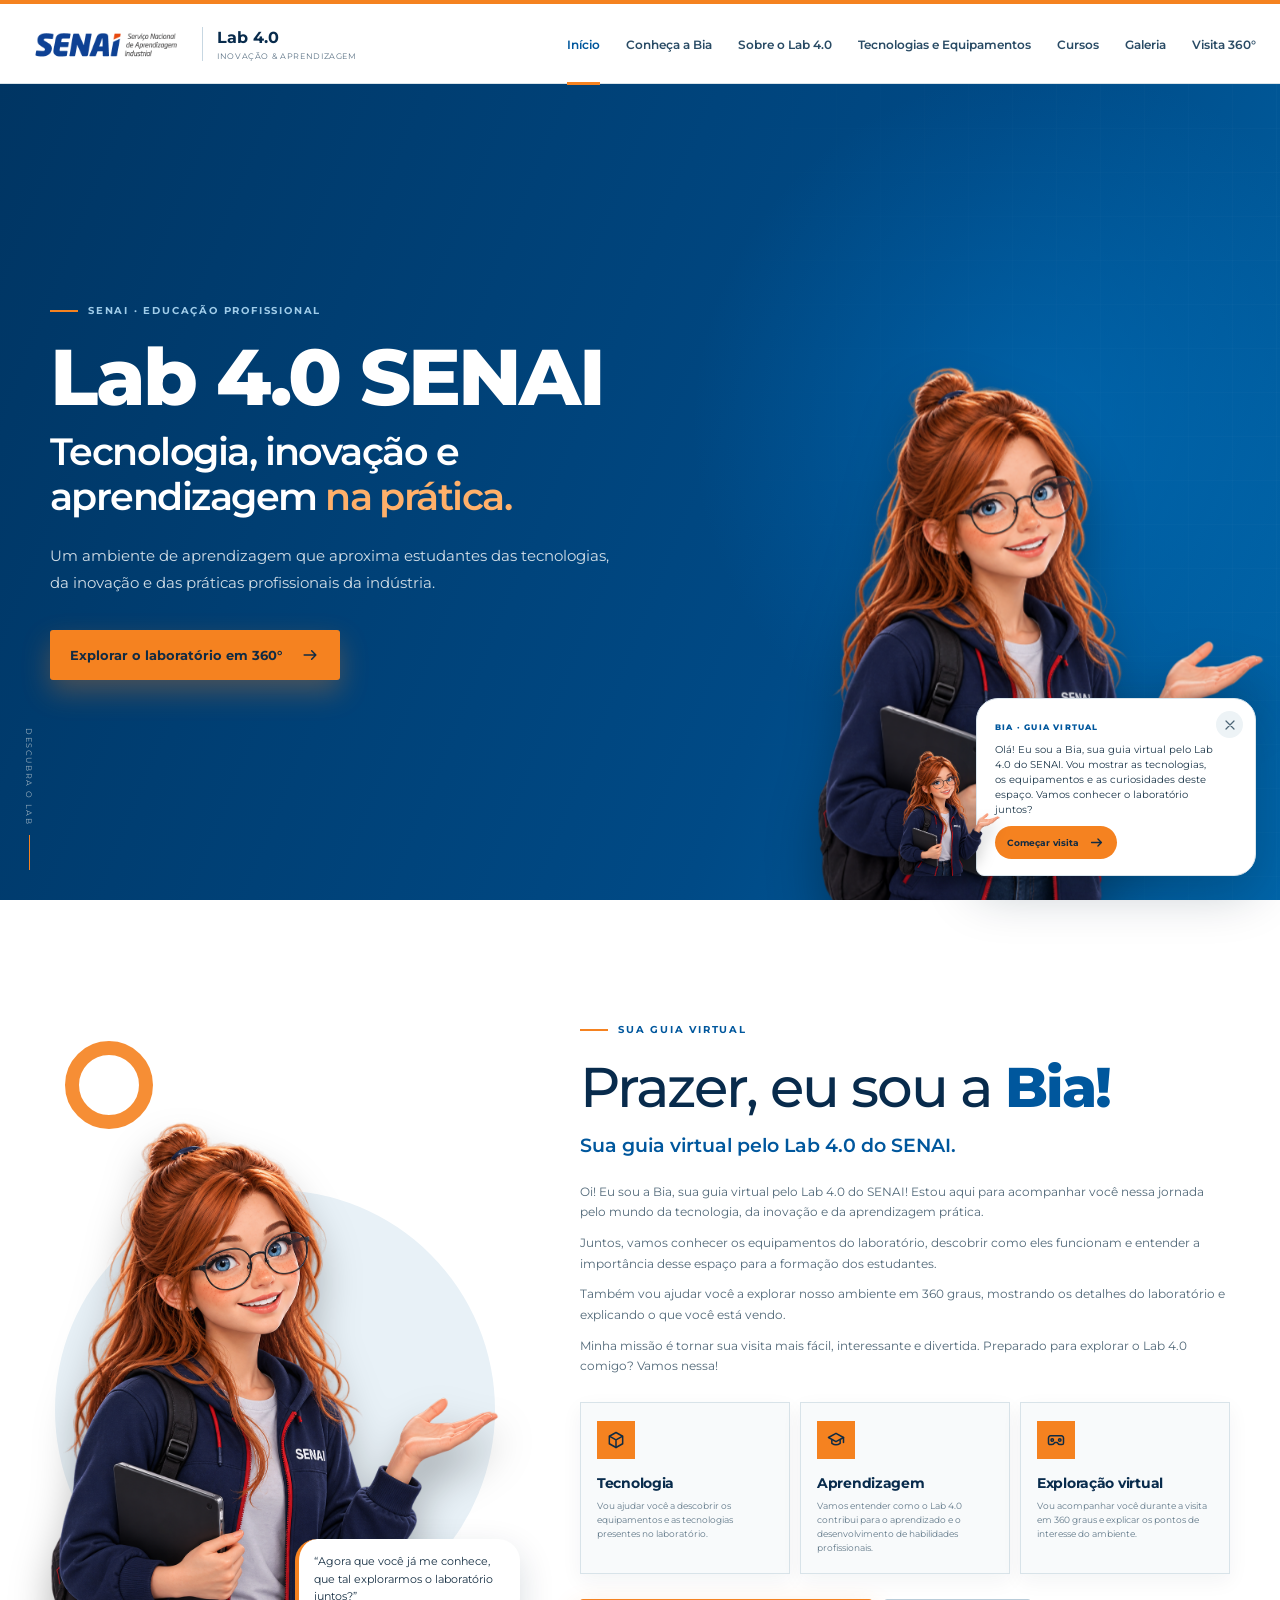
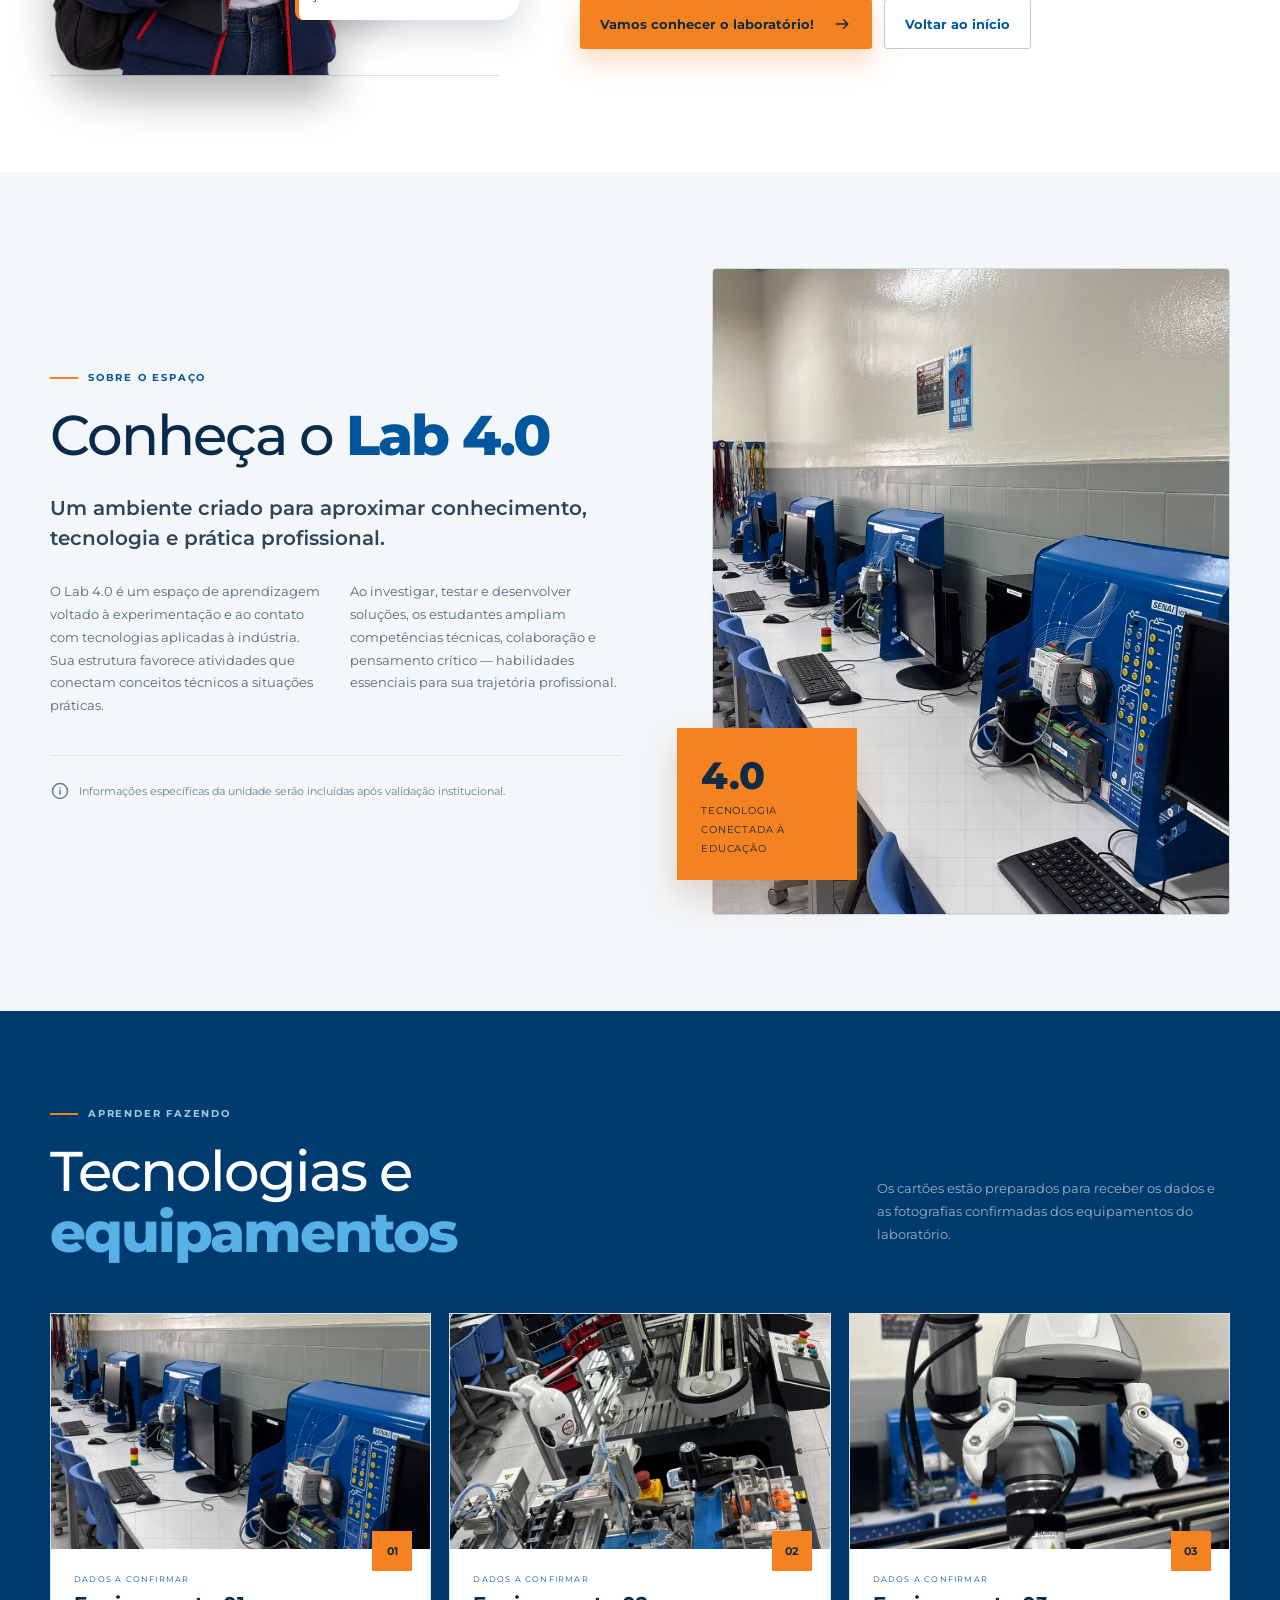
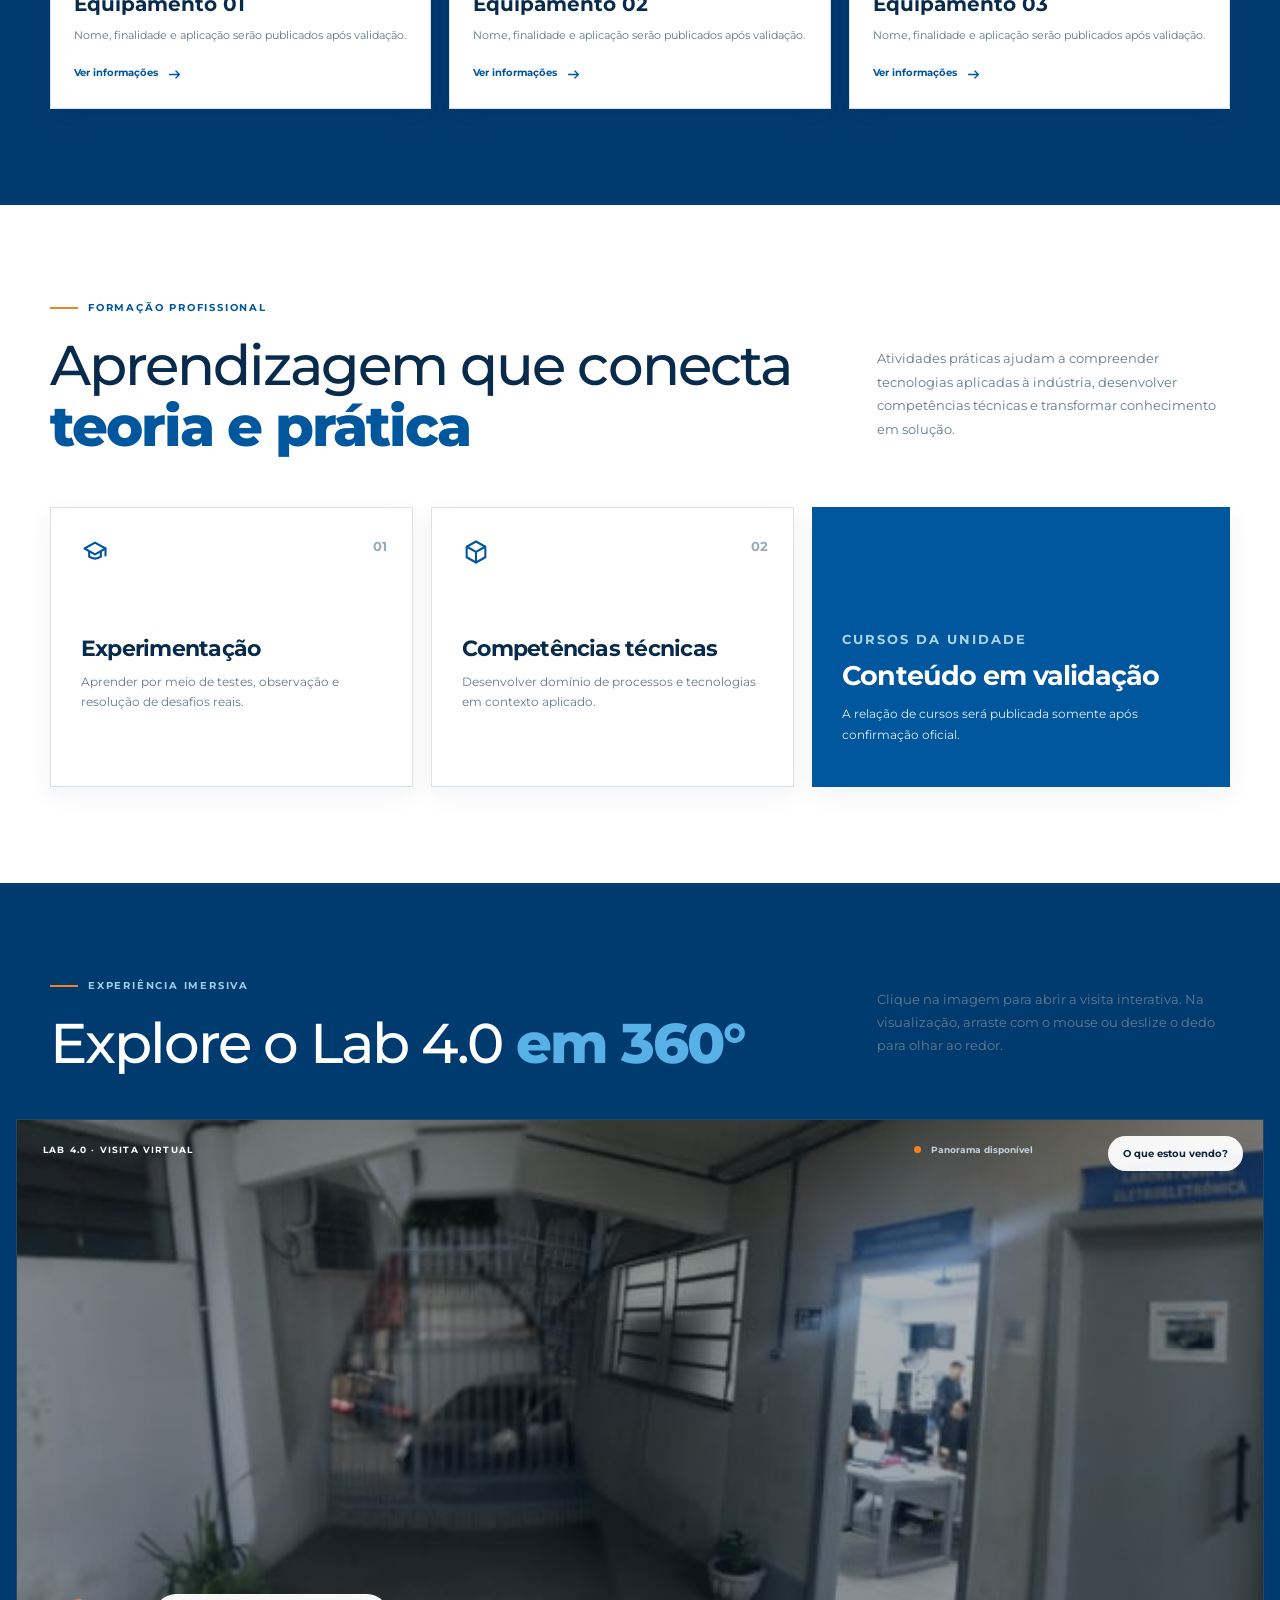
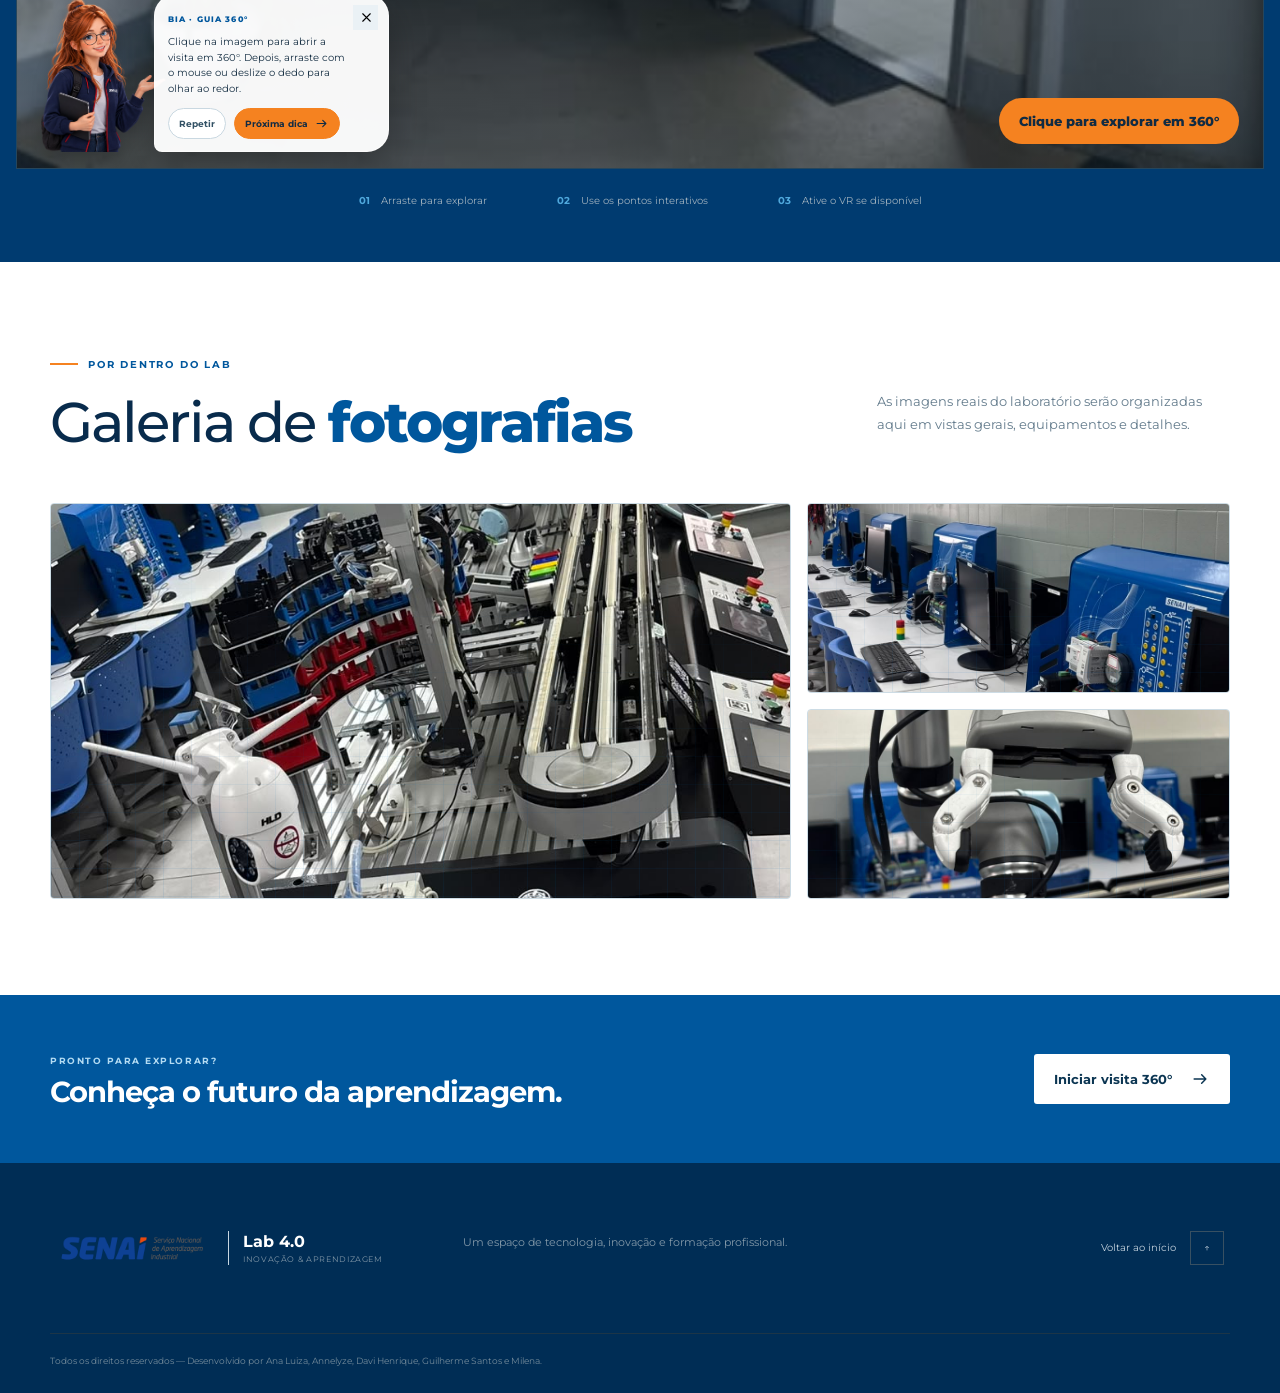
==== index.html @ 60508472 "first commit" ====
<!doctype html>
<html lang="pt-BR">
  <head>
    <meta charset="UTF-8" />
    <meta name="viewport" content="width=device-width, initial-scale=1.0" />
    <meta
      name="description"
      content="Conheça o Lab 4.0 do SENAI e explore sua experiência virtual em 360 graus."
    />
    <title>Lab 4.0 SENAI</title>
    <link rel="stylesheet" href="style.css" />
  </head>
  <body>
    <header class="site-header">
      <div class="topline"></div>
      <div class="header-inner">
        <a class="brand" href="#inicio" aria-label="Lab 4.0 SENAI — início"
          ><span class="brand__logo-wrap"
            ><img
              class="brand__logo"
              src="senai-logo-oficial.png"
              alt="SENAI — Serviço Nacional de Aprendizagem Industrial" /></span
          ><span class="brand__divider"></span
          ><span class="brand__project"
            ><b>Lab 4.0</b><small>Inovação &amp; aprendizagem</small></span
          ></a
        ><button
          class="menu-toggle"
          aria-expanded="false"
          aria-label="Abrir menu"
        >
          <svg
            aria-hidden="true"
            width="24"
            height="24"
            viewBox="0 0 24 24"
            fill="none"
            stroke="currentColor"
            stroke-width="1.8"
            stroke-linecap="round"
            stroke-linejoin="round"
          >
            <path d="M4 7h16M4 12h16M4 17h16"></path>
          </svg>
        </button>
        <nav class="nav" aria-label="Navegação principal">
          <a href="#inicio" class="active">Início</a
          ><a href="#bia" class="">Conheça a Bia</a
          ><a href="#sobre" class="">Sobre o Lab 4.0</a
          ><a href="#tecnologias" class="">Tecnologias e Equipamentos</a
          ><a href="#cursos" class="">Cursos</a
          ><a href="#galeria" class="">Galeria</a
          ><a href="#visita" class="">Visita 360°</a>
        </nav>
      </div>
    </header>
    <main>
      <section id="inicio" class="hero">
        <div class="hero__wash"></div>
        <div class="hero__content">
          <p class="eyebrow"><span></span> SENAI · EDUCAÇÃO PROFISSIONAL</p>
          <h1>Lab 4.0 SENAI</h1>
          <p class="hero__lead">
            Tecnologia, inovação e aprendizagem <em>na prática.</em>
          </p>
          <p class="hero__copy">
            Um ambiente de aprendizagem que aproxima estudantes das tecnologias,
            da inovação e das práticas profissionais da indústria.
          </p>
          <button class="button button--primary">
            Explorar o laboratório em 360°
            <svg
              aria-hidden="true"
              width="20"
              height="20"
              viewBox="0 0 24 24"
              fill="none"
              stroke="currentColor"
              stroke-width="1.8"
              stroke-linecap="round"
              stroke-linejoin="round"
            >
              <path d="M5 12h14m-5-5 5 5-5 5"></path>
            </svg>
          </button>
        </div>
        <div class="hero__bia">
          <figure class="bia">
            <img
              src="bia-transparent.png"
              alt="Bia, guia virtual do projeto: jovem estudante ruiva com óculos, sardas, jaqueta azul-marinho e tablet"
            />
          </figure>
        </div>
        <div class="hero__scroll">DESCUBRA O LAB <span></span></div>
      </section>
      <section id="bia" class="section section--bia">
        <div class="container bia-profile">
          <div class="bia-profile__visual">
            <figure class="bia">
              <img
                src="bia-transparent.png"
                alt="Bia, guia virtual do projeto: jovem estudante ruiva com óculos, sardas, jaqueta azul-marinho e tablet"
              />
            </figure>
            <span class="bia-profile__accent" aria-hidden="true"></span>
            <div class="bia-profile__message">
              “Agora que você já me conhece, que tal explorarmos o laboratório
              juntos?”
            </div>
          </div>
          <div class="bia-profile__content">
            <p class="eyebrow eyebrow--blue"><span></span> SUA GUIA VIRTUAL</p>
            <h2>Prazer, eu sou a <strong>Bia!</strong></h2>
            <p class="bia-profile__subtitle">
              Sua guia virtual pelo Lab 4.0 do SENAI.
            </p>
            <div class="bia-profile__intro">
              <p>
                Oi! Eu sou a Bia, sua guia virtual pelo Lab 4.0 do SENAI! Estou
                aqui para acompanhar você nessa jornada pelo mundo da
                tecnologia, da inovação e da aprendizagem prática.
              </p>
              <p>
                Juntos, vamos conhecer os equipamentos do laboratório, descobrir
                como eles funcionam e entender a importância desse espaço para a
                formação dos estudantes.
              </p>
              <p>
                Também vou ajudar você a explorar nosso ambiente em 360 graus,
                mostrando os detalhes do laboratório e explicando o que você
                está vendo.
              </p>
              <p>
                Minha missão é tornar sua visita mais fácil, interessante e
                divertida. Preparado para explorar o Lab 4.0 comigo? Vamos
                nessa!
              </p>
            </div>
            <div class="bia-feature-grid">
              <article>
                <span
                  ><svg
                    aria-hidden="true"
                    width="20"
                    height="20"
                    viewBox="0 0 24 24"
                    fill="none"
                    stroke="currentColor"
                    stroke-width="1.8"
                    stroke-linecap="round"
                    stroke-linejoin="round"
                  >
                    <path d="m12 3 8 4.5v9L12 21l-8-4.5v-9L12 3Z"></path>
                    <path d="m4.5 7.7 7.5 4.2 7.5-4.2M12 12v9"></path></svg
                ></span>
                <div>
                  <h3>Tecnologia</h3>
                  <p>
                    Vou ajudar você a descobrir os equipamentos e as tecnologias
                    presentes no laboratório.
                  </p>
                </div>
              </article>
              <article>
                <span
                  ><svg
                    aria-hidden="true"
                    width="20"
                    height="20"
                    viewBox="0 0 24 24"
                    fill="none"
                    stroke="currentColor"
                    stroke-width="1.8"
                    stroke-linecap="round"
                    stroke-linejoin="round"
                  >
                    <path d="m3 9 9-5 9 5-9 5-9-5Z"></path>
                    <path d="M7 12v4c3 2 7 2 10 0v-4M21 9v6"></path></svg
                ></span>
                <div>
                  <h3>Aprendizagem</h3>
                  <p>
                    Vamos entender como o Lab 4.0 contribui para o aprendizado e
                    o desenvolvimento de habilidades profissionais.
                  </p>
                </div>
              </article>
              <article>
                <span
                  ><svg
                    aria-hidden="true"
                    width="20"
                    height="20"
                    viewBox="0 0 24 24"
                    fill="none"
                    stroke="currentColor"
                    stroke-width="1.8"
                    stroke-linecap="round"
                    stroke-linejoin="round"
                  >
                    <path
                      d="M3 9.5A2.5 2.5 0 0 1 5.5 7h13A2.5 2.5 0 0 1 21 9.5v6a2 2 0 0 1-2 2h-2.2a3 3 0 0 1-2.7-1.7L13.7 15h-3.4l-.4.8a3 3 0 0 1-2.7 1.7H5a2 2 0 0 1-2-2v-6Z"
                    ></path>
                    <circle cx="7.5" cy="12" r="1.5"></circle>
                    <circle cx="16.5" cy="12" r="1.5"></circle></svg
                ></span>
                <div>
                  <h3>Exploração virtual</h3>
                  <p>
                    Vou acompanhar você durante a visita em 360 graus e explicar
                    os pontos de interesse do ambiente.
                  </p>
                </div>
              </article>
            </div>
            <div class="bia-profile__actions">
              <button class="button button--primary">
                Vamos conhecer o laboratório!
                <svg
                  aria-hidden="true"
                  width="20"
                  height="20"
                  viewBox="0 0 24 24"
                  fill="none"
                  stroke="currentColor"
                  stroke-width="1.8"
                  stroke-linecap="round"
                  stroke-linejoin="round"
                >
                  <path d="M5 12h14m-5-5 5 5-5 5"></path>
                </svg></button
              ><button class="button button--secondary">
                Voltar ao início
              </button>
            </div>
          </div>
        </div>
      </section>
      <section id="sobre" class="section section--about">
        <div class="container split">
          <div>
            <p class="eyebrow eyebrow--blue"><span></span> SOBRE O ESPAÇO</p>
            <h2>Conheça o <strong>Lab 4.0</strong></h2>
            <p class="section-lead">
              Um ambiente criado para aproximar conhecimento, tecnologia e
              prática profissional.
            </p>
            <div class="copy-columns">
              <p>
                O Lab 4.0 é um espaço de aprendizagem voltado à experimentação e
                ao contato com tecnologias aplicadas à indústria. Sua estrutura
                favorece atividades que conectam conceitos técnicos a situações
                práticas.
              </p>
              <p>
                Ao investigar, testar e desenvolver soluções, os estudantes
                ampliam competências técnicas, colaboração e pensamento crítico
                — habilidades essenciais para sua trajetória profissional.
              </p>
            </div>
            <p class="data-note">
              <svg
                aria-hidden="true"
                width="20"
                height="20"
                viewBox="0 0 24 24"
                fill="none"
                stroke="currentColor"
                stroke-width="1.8"
                stroke-linecap="round"
                stroke-linejoin="round"
              >
                <circle cx="12" cy="12" r="9"></circle>
                <path d="M12 11v5M12 8h.01"></path>
              </svg>
              Informações específicas da unidade serão incluídas após validação
              institucional.
            </p>
          </div>
          <div class="about-media">
            <div
              class="placeholder placeholder--photo"
              role="img"
              aria-label="Vista real do ambiente. Imagem real ainda não fornecida."
            >
              <div class="placeholder__grid"></div>
              <img src="fotos 4.0.jpg" alt="" aria-hidden="true" />
              <span class="placeholder__icon"
                ><svg
                  aria-hidden="true"
                  width="28"
                  height="28"
                  viewBox="0 0 24 24"
                  fill="none"
                  stroke="currentColor"
                  stroke-width="1.8"
                  stroke-linecap="round"
                  stroke-linejoin="round"
                >
                  <rect x="3" y="4" width="18" height="16" rx="2"></rect>
                  <path d="m3 16 5-5 4 4 3-3 6 6M16 8h.01"></path></svg></span
              ><strong>Vista real do ambiente</strong
              ><small>Espaço preparado para o arquivo oficial</small>
            </div>
            <div class="stat">
              <b>4.0</b><span>tecnologia conectada à educação</span>
            </div>
          </div>
        </div>
      </section>
      <section id="tecnologias" class="section section--ink">
        <div class="container">
          <div class="section-heading section-heading--light">
            <div>
              <p class="eyebrow"><span></span> APRENDER FAZENDO</p>
              <h2>Tecnologias e <strong>equipamentos</strong></h2>
            </div>
            <p>
              Os cartões estão preparados para receber os dados e as fotografias
              confirmadas dos equipamentos do laboratório.
            </p>
          </div>
          <div class="card-grid">
            <button class="equipment-card">
              <div
                class="placeholder placeholder--photo"
                role="img"
                aria-label="Fotografia do equipamento 01. Imagem real ainda não fornecida."
              >
                <div class="placeholder__grid"></div>
                <img src="fotos 4.0.jpg" alt="" aria-hidden="true" />
                <span class="placeholder__icon"
                  ><svg
                    aria-hidden="true"
                    width="28"
                    height="28"
                    viewBox="0 0 24 24"
                    fill="none"
                    stroke="currentColor"
                    stroke-width="1.8"
                    stroke-linecap="round"
                    stroke-linejoin="round"
                  >
                    <rect x="3" y="4" width="18" height="16" rx="2"></rect>
                    <path d="m3 16 5-5 4 4 3-3 6 6M16 8h.01"></path></svg></span
                ><strong>Fotografia do equipamento 01</strong
                ><small>Espaço preparado para o arquivo oficial</small>
              </div>
              <span class="equipment-card__number">01</span
              ><span class="equipment-card__body"
                ><small>DADOS A CONFIRMAR</small><b>Equipamento 01</b
                ><span
                  >Nome, finalidade e aplicação serão publicados após
                  validação.</span
                ><i
                  >Ver informações
                  <svg
                    aria-hidden="true"
                    width="17"
                    height="17"
                    viewBox="0 0 24 24"
                    fill="none"
                    stroke="currentColor"
                    stroke-width="1.8"
                    stroke-linecap="round"
                    stroke-linejoin="round"
                  >
                    <path d="M5 12h14m-5-5 5 5-5 5"></path></svg></i
              ></span></button
            ><button class="equipment-card">
              <div
                class="placeholder placeholder--photo"
                role="img"
                aria-label="Fotografia do equipamento 02. Imagem real ainda não fornecida."
              >
                <div class="placeholder__grid"></div>
                <img src="fotos 4.0-2.jpg" alt="" aria-hidden="true" />
                <span class="placeholder__icon"
                  ><svg
                    aria-hidden="true"
                    width="28"
                    height="28"
                    viewBox="0 0 24 24"
                    fill="none"
                    stroke="currentColor"
                    stroke-width="1.8"
                    stroke-linecap="round"
                    stroke-linejoin="round"
                  >
                    <rect x="3" y="4" width="18" height="16" rx="2"></rect>
                    <path d="m3 16 5-5 4 4 3-3 6 6M16 8h.01"></path></svg></span
                ><strong>Fotografia do equipamento 02</strong
                ><small>Espaço preparado para o arquivo oficial</small>
              </div>
              <span class="equipment-card__number">02</span
              ><span class="equipment-card__body"
                ><small>DADOS A CONFIRMAR</small><b>Equipamento 02</b
                ><span
                  >Nome, finalidade e aplicação serão publicados após
                  validação.</span
                ><i
                  >Ver informações
                  <svg
                    aria-hidden="true"
                    width="17"
                    height="17"
                    viewBox="0 0 24 24"
                    fill="none"
                    stroke="currentColor"
                    stroke-width="1.8"
                    stroke-linecap="round"
                    stroke-linejoin="round"
                  >
                    <path d="M5 12h14m-5-5 5 5-5 5"></path></svg></i
              ></span></button
            ><button class="equipment-card">
              <div
                class="placeholder placeholder--photo"
                role="img"
                aria-label="Fotografia do equipamento 03. Imagem real ainda não fornecida."
              >
                <div class="placeholder__grid"></div>
                <img src="fotos 4.0-4.jpg" alt="" aria-hidden="true" />
                <span class="placeholder__icon"
                  ><svg
                    aria-hidden="true"
                    width="28"
                    height="28"
                    viewBox="0 0 24 24"
                    fill="none"
                    stroke="currentColor"
                    stroke-width="1.8"
                    stroke-linecap="round"
                    stroke-linejoin="round"
                  >
                    <rect x="3" y="4" width="18" height="16" rx="2"></rect>
                    <path d="m3 16 5-5 4 4 3-3 6 6M16 8h.01"></path></svg></span
                ><strong>Fotografia do equipamento 03</strong
                ><small>Espaço preparado para o arquivo oficial</small>
              </div>
              <span class="equipment-card__number">03</span
              ><span class="equipment-card__body"
                ><small>DADOS A CONFIRMAR</small><b>Equipamento 03</b
                ><span
                  >Nome, finalidade e aplicação serão publicados após
                  validação.</span
                ><i
                  >Ver informações
                  <svg
                    aria-hidden="true"
                    width="17"
                    height="17"
                    viewBox="0 0 24 24"
                    fill="none"
                    stroke="currentColor"
                    stroke-width="1.8"
                    stroke-linecap="round"
                    stroke-linejoin="round"
                  >
                    <path d="M5 12h14m-5-5 5 5-5 5"></path></svg></i
              ></span>
            </button>
          </div>
        </div>
      </section>
      <section id="cursos" class="section">
        <div class="container">
          <div class="section-heading">
            <div>
              <p class="eyebrow eyebrow--blue">
                <span></span> FORMAÇÃO PROFISSIONAL
              </p>
              <h2>
                Aprendizagem que conecta <strong>teoria e prática</strong>
              </h2>
            </div>
            <p>
              Atividades práticas ajudam a compreender tecnologias aplicadas à
              indústria, desenvolver competências técnicas e transformar
              conhecimento em solução.
            </p>
          </div>
          <div class="learning-grid">
            <article>
              <span
                ><svg
                  aria-hidden="true"
                  width="28"
                  height="28"
                  viewBox="0 0 24 24"
                  fill="none"
                  stroke="currentColor"
                  stroke-width="1.8"
                  stroke-linecap="round"
                  stroke-linejoin="round"
                >
                  <path d="m3 9 9-5 9 5-9 5-9-5Z"></path>
                  <path d="M7 12v4c3 2 7 2 10 0v-4M21 9v6"></path></svg></span
              ><small>01</small>
              <h3>Experimentação</h3>
              <p>
                Aprender por meio de testes, observação e resolução de desafios
                reais.
              </p>
            </article>
            <article>
              <span
                ><svg
                  aria-hidden="true"
                  width="28"
                  height="28"
                  viewBox="0 0 24 24"
                  fill="none"
                  stroke="currentColor"
                  stroke-width="1.8"
                  stroke-linecap="round"
                  stroke-linejoin="round"
                >
                  <path d="m12 3 8 4.5v9L12 21l-8-4.5v-9L12 3Z"></path>
                  <path d="m4.5 7.7 7.5 4.2 7.5-4.2M12 12v9"></path></svg></span
              ><small>02</small>
              <h3>Competências técnicas</h3>
              <p>
                Desenvolver domínio de processos e tecnologias em contexto
                aplicado.
              </p>
            </article>
            <article class="course-hold">
              <small>CURSOS DA UNIDADE</small>
              <h3>Conteúdo em validação</h3>
              <p>
                A relação de cursos será publicada somente após confirmação
                oficial.
              </p>
            </article>
          </div>
        </div>
      </section>
      <section id="visita" class="section section--viewer">
        <div class="container">
          <div class="viewer-heading">
            <div>
              <p class="eyebrow"><span></span> EXPERIÊNCIA IMERSIVA</p>
              <h2>Explore o Lab 4.0 <strong>em 360°</strong></h2>
            </div>
            <p>
              Clique na imagem para abrir a visita interativa. Na visualização,
              arraste com o mouse ou deslize o dedo para olhar ao redor.
            </p>
          </div>
        </div>
        <div class="panorama-shell">
          <div class="panorama">
            <a
              class="panorama__preview"
              href="visual.html"
              aria-label="Abrir a visita interativa do laboratório em 360 graus"
            >
              <span class="panorama__open">Clique para explorar em 360°</span>
            </a>
            <div class="panorama__top">
              <span>LAB 4.0 · VISITA VIRTUAL</span
              ><span class="status"><i></i> Panorama disponível</span>
            </div>
            <button
              class="info-toggle"
              type="button"
              aria-expanded="false"
              aria-controls="viewer-info"
            >
              O que estou vendo?
            </button>
            <div class="viewer-panel" id="viewer-info" hidden>
              <button
                class="viewer-panel__close"
                type="button"
                aria-label="Fechar informações"
              >
                ×
              </button>
              <b>Prévia do Lab 4.0</b>
              <p>
                Esta é uma prévia do laboratório. Clique em “Clique para
                explorar em 360°” para abrir a visita interativa e arraste ou
                deslize para olhar ao redor.
              </p>
            </div>
            <aside class="viewer-bia viewer-bia--open" aria-live="polite">
              <figure class="bia bia--compact">
                <img
                  src="bia-transparent.png"
                  alt="Bia, guia virtual do projeto: jovem estudante ruiva com óculos, sardas, jaqueta azul-marinho e tablet"
                />
              </figure>
              <div class="viewer-bia__bubble">
                <button class="viewer-bia__close" aria-label="Minimizar Bia">
                  <svg
                    aria-hidden="true"
                    width="15"
                    height="15"
                    viewBox="0 0 24 24"
                    fill="none"
                    stroke="currentColor"
                    stroke-width="1.8"
                    stroke-linecap="round"
                    stroke-linejoin="round"
                  >
                    <path d="m6 6 12 12M18 6 6 18"></path>
                  </svg></button
                ><small>BIA · GUIA 360°</small>
                <p>
                  Clique na imagem para abrir a visita em 360°. Depois, arraste
                  com o mouse ou deslize o dedo para olhar ao redor.
                </p>
                <div class="viewer-bia__actions">
                  <button aria-label="Repetir explicação atual">Repetir</button><button>
                    Próxima dica
                    <svg
                      aria-hidden="true"
                      width="15"
                      height="15"
                      viewBox="0 0 24 24"
                      fill="none"
                      stroke="currentColor"
                      stroke-width="1.8"
                      stroke-linecap="round"
                      stroke-linejoin="round"
                    >
                      <path d="M5 12h14m-5-5 5 5-5 5"></path>
                    </svg>
                  </button>
                </div>
              </div>
            </aside>
          </div>
        </div>
        <div class="container viewer-notes">
          <span><b>01</b> Arraste para explorar</span
          ><span><b>02</b> Use os pontos interativos</span
          ><span><b>03</b> Ative o VR se disponível</span>
        </div>
      </section>
      <section id="galeria" class="section">
        <div class="container">
          <div class="section-heading">
            <div>
              <p class="eyebrow eyebrow--blue">
                <span></span> POR DENTRO DO LAB
              </p>
              <h2>Galeria de <strong>fotografias</strong></h2>
            </div>
            <p>
              As imagens reais do laboratório serão organizadas aqui em vistas
              gerais, equipamentos e detalhes.
            </p>
          </div>
          <div class="gallery">
            <div class="gallery__large">
              <div
                class="placeholder placeholder--photo"
                role="img"
                aria-label="Vista geral do laboratório. Imagem real ainda não fornecida."
              >
                <div class="placeholder__grid"></div>
                <img
          src="fotos 4.0-3.jpg">
                <span class="placeholder__icon"
                  ><svg
                    aria-hidden="true"
                    width="28"
                    height="28"
                    viewBox="0 0 24 24"
                    fill="none"
                    stroke="currentColor"
                    stroke-width="1.8"
                    stroke-linecap="round"
                    stroke-linejoin="round"
                  >
                    <rect x="3" y="4" width="18" height="16" rx="2"></rect>
                    <path d="m3 16 5-5 4 4 3-3 6 6M16 8h.01"></path></svg></span
                ><strong>Vista geral do laboratório</strong
                ><small>Espaço preparado para o arquivo oficial</small>
              </div>
            </div>
            <div
              class="placeholder placeholder--photo"
              role="img"
              aria-label="Equipamentos. Imagem real ainda não fornecida."
            >
              <div class="placeholder__grid"></div>
              <img
              src="fotos 4.0.jpg">
              <span class="placeholder__icon"
                ><svg
                  aria-hidden="true"
                  width="28"
                  height="28"
                  viewBox="0 0 24 24"
                  fill="none"
                  stroke="currentColor"
                  stroke-width="1.8"
                  stroke-linecap="round"
                  stroke-linejoin="round"
                >
                  <rect x="3" y="4" width="18" height="16" rx="2"></rect>
                  <path d="m3 16 5-5 4 4 3-3 6 6M16 8h.01"></path></svg></span
              ><strong>Equipamentos</strong
              ><small>Espaço preparado para o arquivo oficial</small>
            </div>
            <div
              class="placeholder placeholder--photo"
              role="img"
              aria-label="Detalhes do espaço. Imagem real ainda não fornecida."
            >
            <img
              src="fotos 4.0-4.jpg">
              <div class="placeholder__grid"></div>
              <span class="placeholder__icon"
                ><svg
                  aria-hidden="true"
                  width="28"
                  height="28"
                  viewBox="0 0 24 24"
                  fill="none"
                  stroke="currentColor"
                  stroke-width="1.8"
                  stroke-linecap="round"
                  stroke-linejoin="round"
                >
                  <rect x="3" y="4" width="18" height="16" rx="2"></rect>
                  <path d="m3 16 5-5 4 4 3-3 6 6M16 8h.01"></path></svg></span
              ><strong>Detalhes do espaço</strong
              ><small>Espaço preparado para o arquivo oficial</small>
            </div>
          </div>
        </div>
      </section>
      <section class="cta">
        <div class="container">
          <div>
            <small>PRONTO PARA EXPLORAR?</small>
            <h2>Conheça o futuro da aprendizagem.</h2>
          </div>
          <button class="button button--light">
            Iniciar visita 360°
            <svg
              aria-hidden="true"
              width="20"
              height="20"
              viewBox="0 0 24 24"
              fill="none"
              stroke="currentColor"
              stroke-width="1.8"
              stroke-linecap="round"
              stroke-linejoin="round"
            >
              <path d="M5 12h14m-5-5 5 5-5 5"></path>
            </svg>
          </button>
        </div>
      </section>
    </main>
    <footer>
      <div class="container footer-main">
        <div class="brand brand--footer">
          <span class="brand__logo-wrap"
            ><img
              class="brand__logo"
              src="senai-logo-oficial.png"
              alt="SENAI — Serviço Nacional de Aprendizagem Industrial" /></span
          ><span class="brand__divider"></span
          ><span class="brand__project"
            ><b>Lab 4.0</b><small>Inovação &amp; aprendizagem</small></span
          >
        </div>
        <p>Um espaço de tecnologia, inovação e formação profissional.</p>
        <button>Voltar ao início <span>↑</span></button>
      </div>
      <div class="footer-bottom container">
        Todos os direitos reservados — Desenvolvido por Ana Luiza, Annelyze,
        Davi Henrique, Guilherme Santos e Milena.
      </div>
    </footer>
    <aside class="guide guide--open" aria-live="polite">
      <figure class="bia bia--compact">
        <img
          src="bia-transparent.png"
          alt="Bia, guia virtual do projeto: jovem estudante ruiva com óculos, sardas, jaqueta azul-marinho e tablet"
        />
      </figure>
      <div class="guide__bubble">
        <button class="guide__close" aria-label="Minimizar Bia">
          <svg
            aria-hidden="true"
            width="16"
            height="16"
            viewBox="0 0 24 24"
            fill="none"
            stroke="currentColor"
            stroke-width="1.8"
            stroke-linecap="round"
            stroke-linejoin="round"
          >
            <path d="m6 6 12 12M18 6 6 18"></path>
          </svg></button
        ><small>BIA · GUIA VIRTUAL</small>
        <p>
          Olá! Eu sou a Bia, sua guia virtual pelo Lab 4.0 do SENAI. Vou mostrar
          as tecnologias, os equipamentos e as curiosidades deste espaço. Vamos
          conhecer o laboratório juntos?
        </p>
        <button class="guide__start">
          Começar visita
          <svg
            aria-hidden="true"
            width="17"
            height="17"
            viewBox="0 0 24 24"
            fill="none"
            stroke="currentColor"
            stroke-width="1.8"
            stroke-linecap="round"
            stroke-linejoin="round"
          >
            <path d="M5 12h14m-5-5 5 5-5 5"></path>
          </svg>
        </button>
      </div>
    </aside>
    <script src="script.js" type="module"></script>
    
  </body>
</html>
---- style.css ----
@import url('https://fonts.googleapis.com/css2?family=Montserrat:wght@400;500;600;700;800&display=swap');

:root {
  --color-senai-blue: #00579d;
  --color-senai-orange: #f58220;
  --color-ink: #082b4c;
  --color-navy: #003b70;
  --color-mist: #f4f7f9;
  --color-sky: #e8f1f7;
}

:root { scroll-behavior: smooth; color: var(--color-ink); font-family: 'Montserrat', sans-serif; }
body { margin: 0; background: #fff; }
button, a { font: inherit; -webkit-tap-highlight-color: transparent; }
button:focus-visible, a:focus-visible { outline: 3px solid #66bfff; outline-offset: 3px; }
h1, h2, h3 { font-family: 'Montserrat', sans-serif; letter-spacing: -.035em; }
figure, p { margin-top: 0; }
img { max-width: 100%; }

* { box-sizing: border-box; }
.container { width: min(1180px, calc(100% - 48px)); margin-inline: auto; }
.topline { height: 4px; background: #f58220; }
.site-header { height: 84px; position: sticky; top: 0; z-index: 50; background: rgba(255,255,255,.98); backdrop-filter: blur(15px); border-bottom: 1px solid #d8e3e9; }
.header-inner { height: 80px; width: min(1320px, calc(100% - 48px)); margin: auto; display: flex; align-items: center; justify-content: space-between; }
.brand { display: flex; align-items: center; color: #082b4c; text-decoration: none; flex-shrink: 0; }
.brand__logo-wrap { display: flex; align-items: center; padding: 0; background: transparent; }
.brand__logo { display: block; width: 164px; height: auto; }
.brand__divider { width: 1px; height: 34px; background: #c7d7e2; margin: 0 14px; }
.brand__project { display: grid; line-height: 1; }
.brand__project b { font: 700 16px/1.2 'Montserrat'; }
.brand__project small { font-size: 8px; margin-top: 4px; letter-spacing: .08em; text-transform: uppercase; color: #597083; }
.nav { display: flex; height: 100%; align-items: center; gap: 26px; }
.nav a { color: #294b65; text-decoration: none; font-size: 12px; font-weight: 600; height: 100%; display: flex; align-items: center; position: relative; }
.nav a::after { content: ''; position: absolute; bottom: -1px; left: 0; right: 0; height: 3px; background: #f58220; transform: scaleX(0); transition: transform .2s; }
.nav a:hover, .nav a.active { color: #00579d; }
.nav a.active::after { transform: scaleX(1); }
.menu-toggle { display: none; }

.hero { min-height: calc(100vh - 84px); height: 760px; position: relative; overflow: hidden; color: white; display: flex; align-items: center; background: #003b70; }
.hero__wash { position: absolute; inset: 0; background: radial-gradient(circle at 82% 42%, rgba(0,112,188,.56), transparent 31%), linear-gradient(112deg, #003563 0%, #004a86 63%, #0065a9 100%); }
.hero__wash::after { content: ''; position: absolute; inset: 0; opacity: .14; background-image: linear-gradient(rgba(255,255,255,.12) 1px,transparent 1px),linear-gradient(90deg,rgba(255,255,255,.12) 1px,transparent 1px); background-size: 44px 44px; mask-image: linear-gradient(90deg,transparent 48%,black); }
.hero__content { position: relative; z-index: 2; width: min(1180px, calc(100% - 48px)); margin: auto; padding-right: 48%; }
.eyebrow { display: flex; align-items: center; gap: 10px; font-size: 10px; letter-spacing: .18em; font-weight: 700; color: #9fcce9; margin-bottom: 21px; }
.eyebrow span { width: 28px; height: 2px; background: #f58220; }
.eyebrow--blue { color: #00579d; }
.hero h1 { font-size: clamp(46px, 6.2vw, 86px); line-height: .98; font-weight: 800; margin: 0; }
.hero__lead { font: 600 clamp(24px, 3vw, 40px)/1.18 'Montserrat'; letter-spacing: -.04em; max-width: 700px; margin: 13px 0 24px; }
.hero__lead em { color: #ffb06a; font-style: normal; }
.hero__copy { max-width: 590px; color: #d0dde6; font-size: 15px; line-height: 1.75; margin-bottom: 34px; }
.button { border: 0; cursor: pointer; display: inline-flex; align-items: center; gap: 18px; padding: 15px 20px; font-weight: 700; font-size: 13px; border-radius: 3px; transition: transform .2s, background .2s; }
.button:hover { transform: translateY(-2px); }
.button--primary { color: #102b43; background: #f58220; box-shadow: 0 12px 28px rgba(245,130,32,.3); }
.button--primary:hover { background: #ff9a3c; }
.hero__bia { position: absolute; z-index: 3; right: max(5vw, calc((100vw - 1180px)/2)); bottom: -18px; transform: scale(1.28); transform-origin: bottom; }
.hero__scroll { position: absolute; left: 24px; bottom: 30px; font-size: 8px; letter-spacing: .2em; writing-mode: vertical-rl; display: flex; align-items: center; gap: 10px; color: #9ab0bf; }
.hero__scroll span { width: 1px; height: 35px; background: #f58220; }

.section--bia { background: white; overflow: hidden; }
.bia-profile { display: grid; grid-template-columns: .78fr 1.22fr; gap: 80px; align-items: center; }
.bia-profile__visual { min-height: 680px; position: relative; display: flex; align-items: flex-end; justify-content: center; border-bottom: 1px solid #d8e3e9; }
.bia-profile__visual::before { content: ''; position: absolute; width: 440px; height: 440px; border-radius: 50%; background: #e8f1f7; left: 50%; bottom: 45px; transform: translateX(-50%); }
.bia-profile__visual .bia { width: 450px; height: 660px; z-index: 2; }
.bia-profile__accent { position: absolute; z-index: 1; width: 88px; height: 88px; border: 14px solid #f58220; border-radius: 50%; top: 45px; left: 15px; opacity: .9; }
.bia-profile__message { position: absolute; z-index: 3; right: -20px; bottom: 55px; width: 225px; padding: 14px 15px; background: white; color: #173044; border-left: 4px solid #f58220; border-radius: 22px 22px 22px 8px; box-shadow: 0 13px 35px rgba(5,38,65,.16); font-size: 11px; line-height: 1.6; animation: bubble-in .35s cubic-bezier(.2,.8,.2,1) both; }
.bia-profile__subtitle { margin: 14px 0 22px; color: #00579d; font: 600 19px/1.45 'Montserrat'; }
.bia-profile__intro { color: #526979; font-size: 12px; line-height: 1.72; }
.bia-profile__intro p { margin: 0 0 10px; }
.bia-feature-grid { display: grid; grid-template-columns: repeat(3,1fr); gap: 10px; margin-top: 25px; }
.bia-feature-grid article { min-height: 168px; padding: 18px 16px; border: 1px solid #d8e3e9; background: #f8fafb; box-shadow: 0 7px 20px rgba(5,38,65,.05); }
.bia-feature-grid article > span { width: 38px; height: 38px; display: grid; place-items: center; color: #102b43; background: #f58220; }
.bia-feature-grid h3 { margin: 15px 0 7px; color: #082b4c; font-size: 14px; letter-spacing: -.02em; }
.bia-feature-grid p { margin: 0; color: #647b8b; font-size: 9px; line-height: 1.55; }
.bia-profile__actions { display: flex; gap: 12px; margin-top: 25px; flex-wrap: wrap; }
.button--secondary { color: #00579d; background: white; border: 1px solid #b9ccd9; }
.button--secondary:hover { border-color: #00579d; background: #f4f7f9; }

.bia { width: 350px; height: 520px; margin: 0; position: relative; filter: drop-shadow(0 24px 20px rgba(0,0,0,.3)); animation: bia-enter .75s cubic-bezier(.2,.8,.2,1) both; transform-origin: bottom center; }
.bia img { display: block; width: 100%; height: 100%; object-fit: contain; object-position: bottom center; animation: bia-breathe 2.8s 1s ease-in-out infinite; transform-origin: 48% 78%; }
.bia--compact { width: 102px; height: 158px; flex: 0 0 auto; filter: drop-shadow(0 9px 8px rgba(0,0,0,.2)); animation: bia-react .65s cubic-bezier(.2,.9,.25,1) both; }
.bia--compact img { animation: bia-breathe 2.8s .7s ease-in-out infinite; }
@keyframes bia-enter { from { opacity: 0; transform: translateX(38px) scale(.96); } to { opacity: 1; transform: translateX(0) scale(1); } }
@keyframes bia-breathe { 0%,100% { transform: translateY(0) scale(1) rotate(0); } 25% { transform: translateY(-5px) scale(1.015,1.02) rotate(-1.2deg); } 50% { transform: translateY(0) scale(1) rotate(0); } 75% { transform: translateY(-3px) scale(1.01,1.015) rotate(1deg); } }
@keyframes bia-react { 0% { opacity: .2; transform: translateX(15px) rotate(2deg); } 65% { opacity: 1; transform: translateX(-3px) rotate(-1deg); } 100% { opacity: 1; transform: translateX(0) rotate(0); } }

.section { padding: 96px 0; }
.section--about { background: #f4f7f9; }
.split { display: grid; grid-template-columns: 1.05fr .95fr; align-items: center; gap: 90px; }
.section h2 { font-size: clamp(36px, 4.4vw, 60px); line-height: 1.08; font-weight: 500; margin: 0; }
.section h2 strong { color: #00579d; font-weight: 800; }
.section-lead { font: 600 20px/1.5 'Montserrat'; color: #2d4557; margin: 27px 0; max-width: 620px; }
.copy-columns { display: grid; grid-template-columns: 1fr 1fr; gap: 28px; color: #526979; font-size: 13px; line-height: 1.75; }
.data-note { display: flex; gap: 9px; align-items: center; padding-top: 25px; margin-top: 25px; border-top: 1px solid #dce6ed; color: #688091; font-size: 11px; }
.about-media { position: relative; }
.about-media .placeholder { aspect-ratio: 4/5; min-height: 480px; }
.stat { position: absolute; left: -35px; bottom: 35px; background: #f58220; color: #102b43; width: 180px; padding: 24px; box-shadow: 0 16px 35px rgba(113,57,8,.2); }
.stat b { font: 800 38px 'Montserrat'; display: block; }
.stat span { font-size: 10px; line-height: 1.5; text-transform: uppercase; letter-spacing: .08em; }
.placeholder { min-height: 210px; height: 100%; border: 1px solid #cddce5; border-radius: 4px; background: #e7f0f5; position: relative; overflow: hidden; display: flex; flex-direction: column; align-items: center; justify-content: center; gap: 7px; color: #527084; text-align: center; }
.placeholder__grid, .panorama__grid { position: absolute; inset: 0; background-image: linear-gradient(rgba(0,102,179,.08) 1px,transparent 1px),linear-gradient(90deg,rgba(0,102,179,.08) 1px,transparent 1px); background-size: 28px 28px; mask-image: linear-gradient(to bottom, transparent, black); }
.placeholder__icon { width: 55px; height: 55px; border-radius: 50%; display: grid; place-items: center; background: rgba(255,255,255,.75); z-index: 1; }
.placeholder strong { z-index: 1; font-size: 12px; }.placeholder small { z-index: 1; font-size: 9px; text-transform: uppercase; letter-spacing: .1em; }

.section--ink { background: #003b70; color: white; }
.section-heading { display: grid; grid-template-columns: 1.5fr .7fr; align-items: end; gap: 70px; margin-bottom: 50px; }
.section-heading > p, .viewer-heading > p { color: #637b8c; font-size: 13px; line-height: 1.8; padding-bottom: 3px; }
.section-heading--light > p { color: #9ab0bf; }.section-heading--light h2 strong { color: #58b1e6; }
.card-grid { display: grid; grid-template-columns: repeat(3, 1fr); gap: 18px; }
.equipment-card { background: white; color: #082b4c; text-align: left; border: 1px solid #d8e3e9; padding: 0; cursor: pointer; overflow: hidden; position: relative; transition: transform .25s, border-color .25s, box-shadow .25s; box-shadow: 0 8px 25px rgba(5,38,65,.09); }
.equipment-card:hover { transform: translateY(-7px); border-color: #f58220; box-shadow: 0 16px 35px rgba(5,38,65,.16); }
.equipment-card .placeholder { height: 235px; border: 0; border-radius: 0; background: #18384e; color: #a8c0ce; }
.equipment-card__number { position: absolute; top: 217px; right: 18px; width: 40px; height: 40px; color: #102b43; background: #f58220; display: grid; place-items: center; font: 700 11px 'Montserrat'; }
.equipment-card__body { display: flex; flex-direction: column; padding: 25px 23px; }
.equipment-card__body small { color: #00579d; font-size: 8px; letter-spacing: .15em; }
.equipment-card__body b { font: 700 20px 'Montserrat'; margin: 8px 0 11px; }
.equipment-card__body > span { color: #607686; font-size: 11px; line-height: 1.6; }
.equipment-card__body i { font-style: normal; font-size: 10px; font-weight: 700; margin-top: 22px; display: flex; gap: 8px; color: #00579d; }
.learning-grid { display: grid; grid-template-columns: 1fr 1fr 1.15fr; gap: 18px; }
.learning-grid article { border: 1px solid #d8e3e9; min-height: 280px; padding: 30px; position: relative; box-shadow: 0 8px 24px rgba(5,38,65,.06); }
.learning-grid article > span { color: #00579d; }
.learning-grid article > small { position: absolute; right: 25px; color: #9aabb6; font-weight: 700; }
.learning-grid h3 { font-size: 22px; margin: 65px 0 10px; }.learning-grid p { color: #657b8a; font-size: 12px; line-height: 1.7; }
.learning-grid .course-hold { background: #00579d; color: white; border: 0; display: flex; flex-direction: column; justify-content: flex-end; }
.learning-grid .course-hold small { position: static; color: #acd5ed; letter-spacing: .15em; }
.learning-grid .course-hold h3 { margin: 12px 0; font-size: 27px; }.learning-grid .course-hold p { color: #e3f0f7; }

.section--viewer { background: #003b70; color: white; padding-bottom: 55px; }
.viewer-heading { display: grid; grid-template-columns: 1.5fr .7fr; align-items: end; gap: 70px; margin-bottom: 45px; }
.viewer-heading h2 strong { color: #58b1e6; }
.panorama-shell { width: min(1420px, calc(100% - 32px)); margin: auto; }
.panorama { height: min(62vw, 650px); min-height: 450px; background: #102d43; position: relative; overflow: hidden; user-select: none; border: 1px solid #26465c; }
.panorama__preview { position: absolute; inset: 0; display: flex; align-items: flex-end; justify-content: flex-end; padding: 24px; background: linear-gradient(rgba(5,24,40,.28),rgba(5,24,40,.48)),url("panorama.jpeg") center / cover no-repeat; text-decoration: none; }
.panorama__preview:hover .panorama__open { background: #ff9a3e; transform: translateY(-2px); }
.panorama__open { padding: 15px 20px; color: #102b43; background: #f58220; border-radius: 999px; font-size: 13px; font-weight: 800; transition: .2s ease; }
.panorama__top { position: absolute; z-index: 1; top: 24px; left: 26px; right: 230px; display: flex; justify-content: space-between; font-size: 9px; font-weight: 700; letter-spacing: .13em; pointer-events: none; }
.info-toggle { position: absolute; z-index: 2; top: 16px; right: 20px; padding: 11px 15px; border: 0; border-radius: 999px; color: #0a263d; background: rgba(255,255,255,.95); font-size: 10px; font-weight: 700; cursor: pointer; }
.info-toggle:hover { background: #fff; }
.viewer-panel { position: absolute; z-index: 3; top: 62px; right: 20px; width: min(310px, calc(100% - 40px)); padding: 20px; color: #173044; background: white; box-shadow: 0 12px 30px rgba(0,0,0,.3); }
.viewer-panel__close { float: right; border: 0; background: transparent; font-size: 20px; cursor: pointer; }
.viewer-panel b { font: 700 15px 'Montserrat'; }
.viewer-panel p { margin: 10px 0 0; color: #607686; font-size: 11px; line-height: 1.6; }
.status { letter-spacing: 0; color: #c3d2dc; }.status i { display: inline-block; width: 7px; height: 7px; background: #f58220; border-radius: 50%; margin-right: 7px; }
.viewer-notes { display: flex; justify-content: center; gap: 70px; padding-top: 25px; color: #9eb0bd; font-size: 10px; }
.viewer-bia { position: absolute; z-index: 4; left: 24px; bottom: 16px; display: flex; align-items: flex-end; pointer-events: none; }
.viewer-bia > * { pointer-events: auto; }
.viewer-bia > .bia { width: 125px; height: 192px; margin-right: -12px; }
.viewer-bia__bubble { width: 235px; min-height: 0; padding: 12px 13px; color: #173044; background: rgba(255,255,255,.96); border: 1px solid rgba(255,255,255,.65); border-radius: 22px 22px 22px 8px; box-shadow: 0 14px 36px rgba(0,0,0,.28); position: relative; animation: bubble-in .35s cubic-bezier(.2,.8,.2,1) both; }
.viewer-bia__bubble small { color: #00579d; font-size: 8px; letter-spacing: .14em; font-weight: 800; }
.viewer-bia__bubble p { margin: 8px 22px 12px 0; font-size: 10px; line-height: 1.55; }
.viewer-bia__close { position: absolute; right: 10px; top: 10px; border: 0; background: #eaf1f5; width: 25px; height: 25px; display: grid; place-items: center; cursor: pointer; }
.viewer-bia__actions { display: flex; gap: 8px; }
.viewer-bia__actions button { border: 1px solid #c9d8e1; border-radius: 999px; padding: 7px 10px; color: #315064; background: white; font-size: 9px; font-weight: 700; cursor: pointer; display: flex; align-items: center; gap: 6px; }
.viewer-bia__actions button:last-child { color: #102b43; background: #f58220; border-color: #f58220; }
.viewer-bia__restore { border: 0; color: #102b43; background: #f58220; padding: 11px 14px; font-size: 10px; font-weight: 700; cursor: pointer; box-shadow: 0 9px 24px rgba(0,0,0,.25); }
.viewer-notes b { color: #4fa8dc; margin-right: 8px; }
.gallery { display: grid; grid-template-columns: 1.4fr .8fr; grid-template-rows: 190px 190px; gap: 16px; }
.gallery__large { grid-row: span 2; }.gallery .placeholder { min-height: 0; }
.cta { background: #00579d; color: white; padding: 54px 0; }
.cta .container { display: flex; align-items: center; justify-content: space-between; }
.cta small { color: #b4dcf3; font-size: 9px; letter-spacing: .17em; font-weight: 700; }
.cta h2 { margin: 6px 0 0; font-size: 29px; }
.button--light { background: white; color: #0b3552; }

footer { background: #002d55; color: white; }
.footer-main { min-height: 170px; display: flex; align-items: center; gap: 80px; }
.brand--footer .brand__project { color: white; }.brand--footer .brand__project small { color: #8298a8; }
.footer-main p { color: #8298a8; font-size: 11px; flex: 1; }
.footer-main > button { border: 0; background: transparent; color: #c2d1dc; display: flex; gap: 14px; align-items: center; font-size: 10px; cursor: pointer; }
.footer-main > button span { width: 34px; height: 34px; border: 1px solid #385062; display: grid; place-items: center; }
.footer-bottom { border-top: 1px solid #1c3547; color: #728a9a; font-size: 9px; padding: 21px 0 27px; }

.guide { position: fixed; z-index: 60; right: 24px; bottom: 24px; display: flex; align-items: flex-end; pointer-events: none; }
.guide--viewer-active { opacity: 0; visibility: hidden; }
.guide > * { pointer-events: auto; }
.guide > .bia { margin-right: -24px; z-index: 2; }
.guide__bubble { width: 280px; min-height: 0; background: white; color: #1d374a; border-radius: 22px 22px 22px 8px; padding: 16px 18px; box-shadow: 0 16px 50px rgba(5,31,50,.25); border: 1px solid #dbe6ed; position: relative; animation: bubble-in .35s cubic-bezier(.2,.8,.2,1) both; }
@keyframes bubble-in { from { opacity: 0; transform: translateY(8px) scale(.98); } to { opacity: 1; transform: translateY(0) scale(1); } }
.guide__bubble small { color: #00579d; font-size: 8px; letter-spacing: .15em; font-weight: 800; }
.guide__bubble p { font-size: 10px; line-height: 1.5; margin: 8px 20px 0 0; }
.guide__close { position: absolute; top: 12px; right: 12px; border: 0; background: #edf3f6; color: #4c6575; width: 27px; height: 27px; border-radius: 50%; display: grid; place-items: center; cursor: pointer; }
.guide__start { border: 0; border-radius: 999px; background: #f58220; color: #102b43; padding: 8px 12px; margin-top: 9px; font-size: 9px; font-weight: 700; display: flex; align-items: center; gap: 9px; cursor: pointer; }
.guide__restore { border: 0; background: #fff; box-shadow: 0 10px 35px rgba(6,31,50,.2); color: #0b3959; font-size: 11px; font-weight: 700; border-radius: 30px; padding: 0 18px 0 0; display: flex; gap: 4px; align-items: center; cursor: pointer; height: 55px; overflow: hidden; }
.guide__restore > span { width: 65px; height: 55px; position: relative; overflow: hidden; }.guide__restore .bia { position: absolute; width: 55px; height: 82px; left: 7px; bottom: -13px; }

@media (max-width: 950px) {
  .menu-toggle { display: grid; place-items: center; border: 0; background: #f58220; width: 42px; height: 42px; color: #102b43; }
  .nav { display: none; position: absolute; top: 84px; left: 0; right: 0; height: auto; flex-direction: column; align-items: stretch; background: #003b70; padding: 12px 24px 24px; gap: 0; box-shadow: 0 15px 25px rgba(8,31,54,.2); }
  .nav a { color: #e6f0f6; }
  .nav a:hover, .nav a.active { color: white; }
  .nav--open { display: flex; }.nav a { padding: 14px 0; border-bottom: 1px solid #e5edf2; }.nav a::after { display: none; }
  .hero__content { padding-right: 35%; }.hero__bia { right: -10px; transform: scale(1); }
  .split { gap: 45px; }.section-heading,.viewer-heading { grid-template-columns: 1fr; gap: 20px; }.card-grid { grid-template-columns: 1fr 1fr; }.card-grid > :last-child { display: none; }
  .bia-profile { grid-template-columns: .8fr 1.2fr; gap: 35px; }.bia-profile__visual { min-height: 610px; }.bia-profile__visual .bia { width: 370px; height: 570px; }.bia-feature-grid { grid-template-columns: 1fr; }.bia-feature-grid article { min-height: auto; display: flex; gap: 14px; }.bia-feature-grid h3 { margin-top: 0; }
}

@media (max-width: 680px) {
  .container,.header-inner,.hero__content { width: min(100% - 32px, 1180px); }
  .site-header { height: 72px; }.header-inner { height: 68px; }.nav { top: 72px; }
  .brand__logo { width: 126px; }.brand__divider { margin: 0 8px; }.brand__project small { display: none; }
  .hero { min-height: 760px; height: auto; align-items: flex-start; padding-top: 92px; }.hero__wash { background: linear-gradient(180deg,rgba(4,24,42,.97),rgba(5,34,57,.87) 62%,rgba(7,31,50,.4)); }
  .hero__content { padding-right: 0; }.hero h1 { font-size: 48px; }.hero__lead { font-size: 27px; }.hero__copy { padding-right: 15px; }
  .hero__bia { transform: scale(.7); transform-origin: bottom right; right: -8px; bottom: -5px; }.hero__scroll { display: none; }
  .section { padding: 72px 0; }.split,.copy-columns { grid-template-columns: 1fr; }.split { gap: 45px; }.about-media .placeholder { min-height: 370px; }.stat { left: -8px; }
  .bia-profile { grid-template-columns: 1fr; gap: 35px; }.bia-profile__visual { min-height: 570px; order: 2; }.bia-profile__visual .bia { width: 360px; height: 535px; }.bia-profile__visual::before { width: 340px; height: 340px; }.bia-profile__message { right: 0; bottom: 20px; width: 195px; padding: 12px 13px; }.bia-profile__accent { width: 60px; height: 60px; border-width: 10px; left: 0; }.bia-feature-grid { grid-template-columns: 1fr; }
  .section h2 { font-size: 38px; }.section-heading { margin-bottom: 32px; }
  .card-grid,.learning-grid { grid-template-columns: 1fr; }.card-grid > :last-child { display: block; }
  .equipment-card .placeholder { height: 200px; }.equipment-card__number { top: 182px; }
  .panorama-shell { width: 100%; }.panorama { min-height: 520px; border-inline: 0; }.panorama__top { top: 20px; left: 16px; right: 16px; flex-direction: column; gap: 8px; }.info-toggle { top: 75px; right: 16px; }.viewer-panel { top: 120px; right: 16px; }
  .viewer-notes { flex-direction: column; gap: 10px; }
  .viewer-bia { left: 12px; right: 12px; bottom: 78px; }.viewer-bia > .bia { width: 95px; height: 148px; margin-right: -5px; }.viewer-bia__bubble { width: auto; flex: 1; min-height: 0; padding: 9px 10px; }.viewer-bia__bubble p { margin: 5px 18px 6px 0; font-size: 8px; line-height: 1.35; }
  .gallery { grid-template-columns: 1fr; grid-template-rows: 280px 180px 180px; }.gallery__large { grid-row: auto; }
  .cta .container { align-items: flex-start; flex-direction: column; gap: 25px; }.footer-main { align-items: flex-start; flex-direction: column; gap: 23px; padding: 45px 0; }.footer-main p { flex: 0; }
  .guide { right: 12px; bottom: 12px; left: 12px; }.guide > .bia { position: absolute; left: 7px; top: -132px; width: 96px; height: 148px; }.guide__bubble { width: min(100%, 280px); min-height: 0; max-height: 190px; margin-left: auto; padding: 14px 16px; overflow: auto; }.guide__restore { margin-left: auto; }
  .footer-bottom { line-height: 1.6; }
}

@media (prefers-reduced-motion: reduce) { :root { scroll-behavior: auto; } * { animation: none !important; transition: none !important; } }
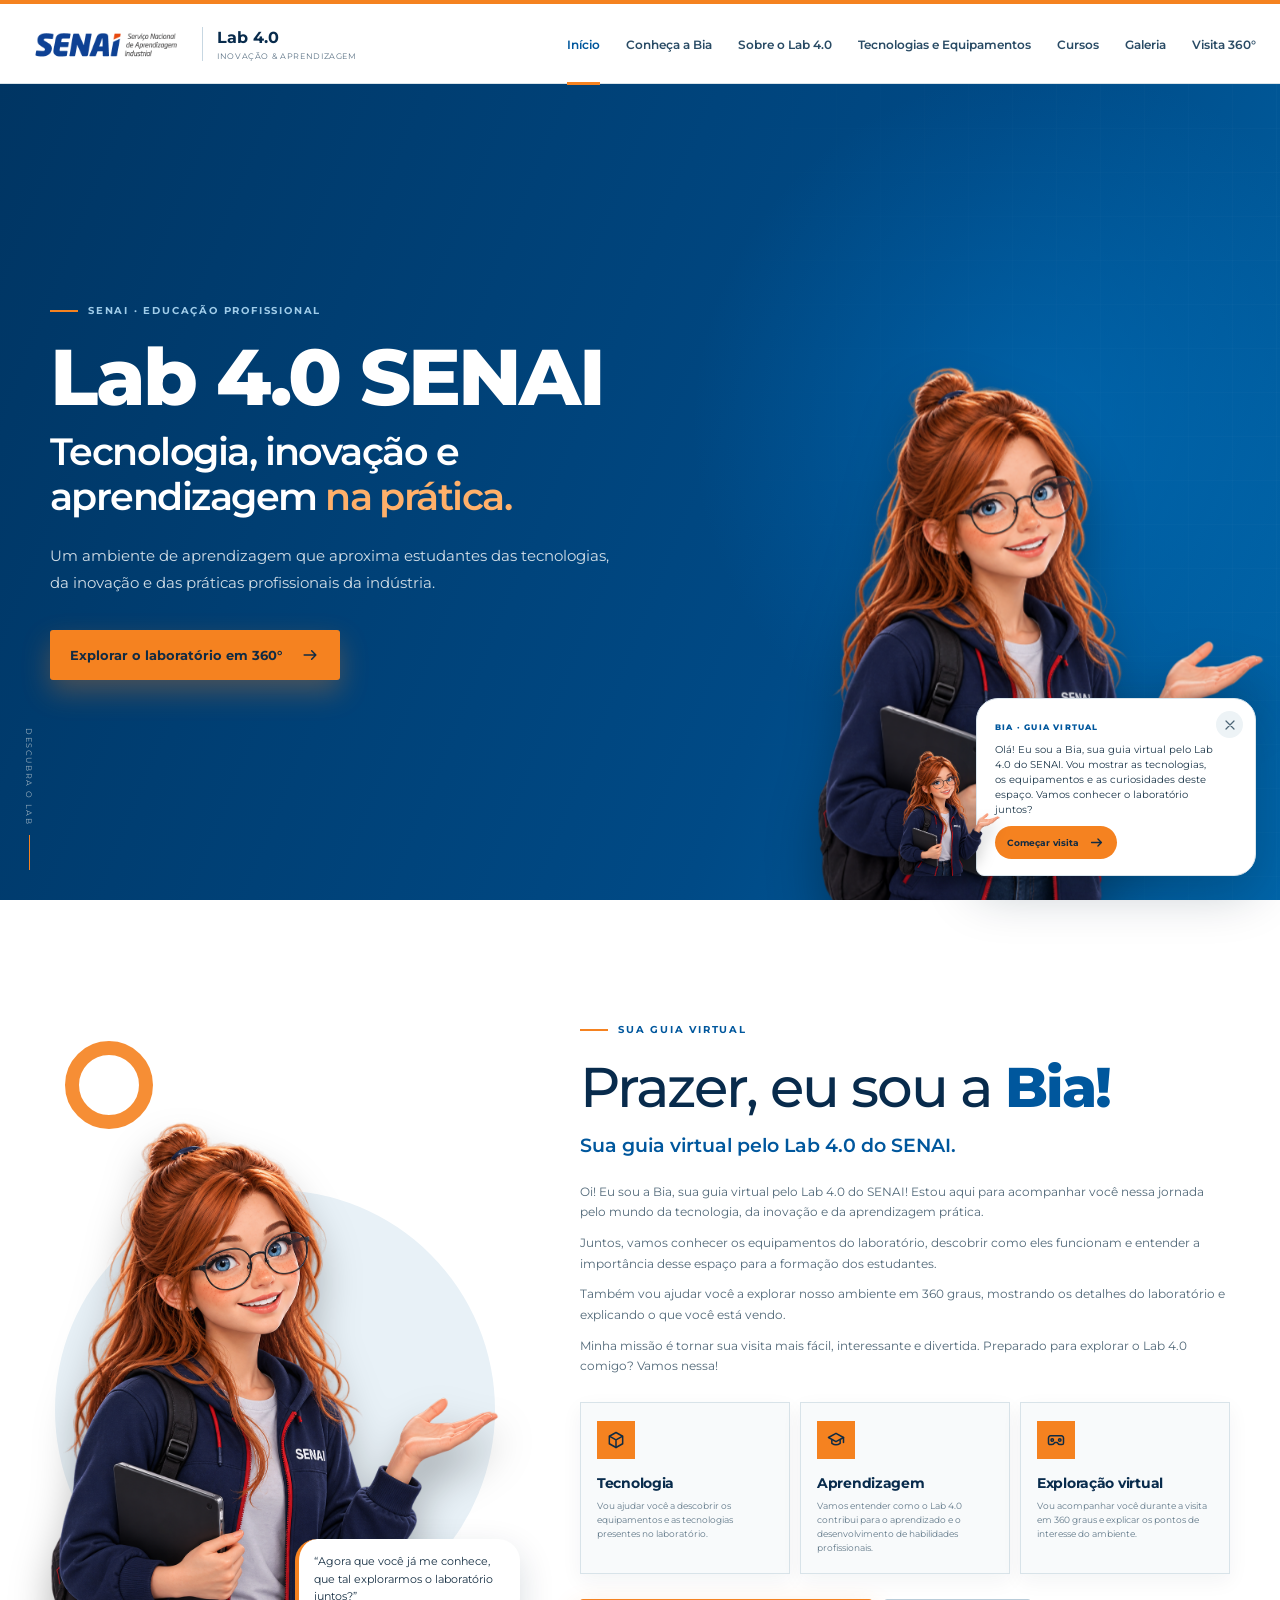
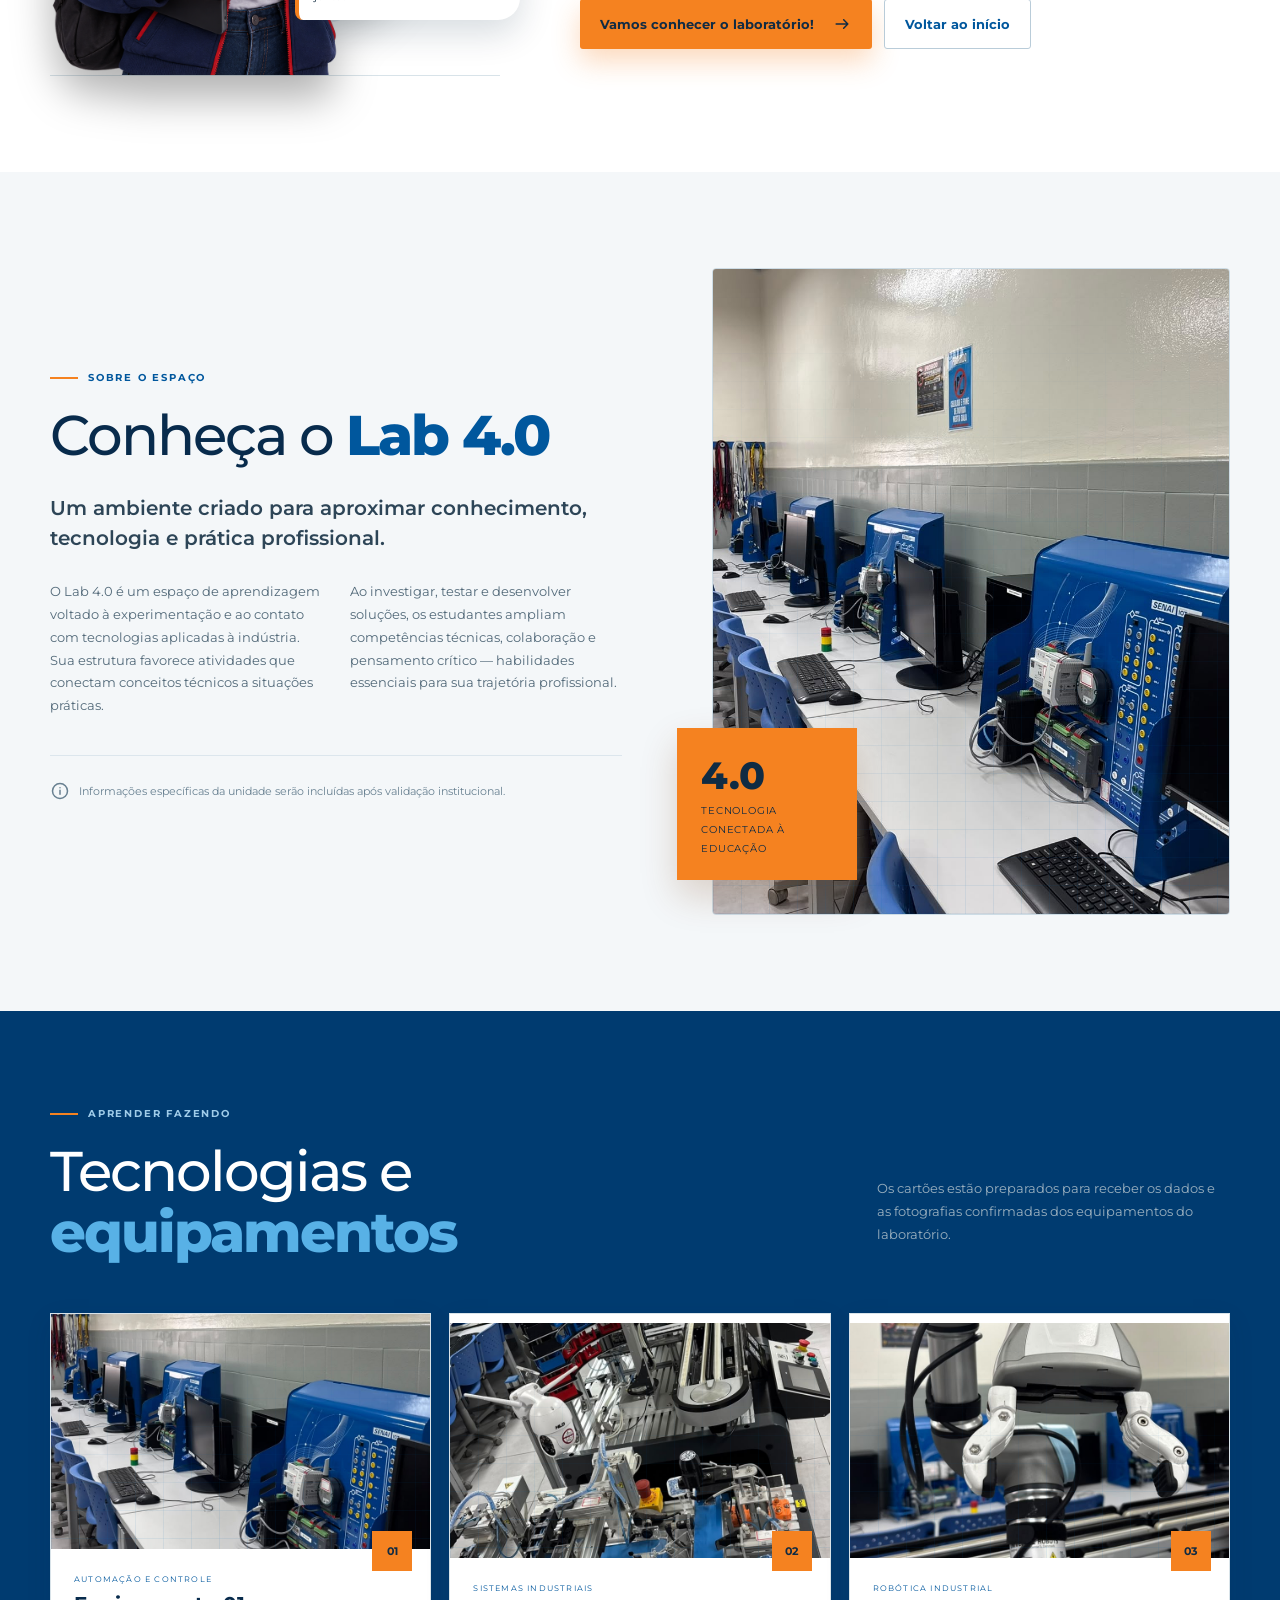
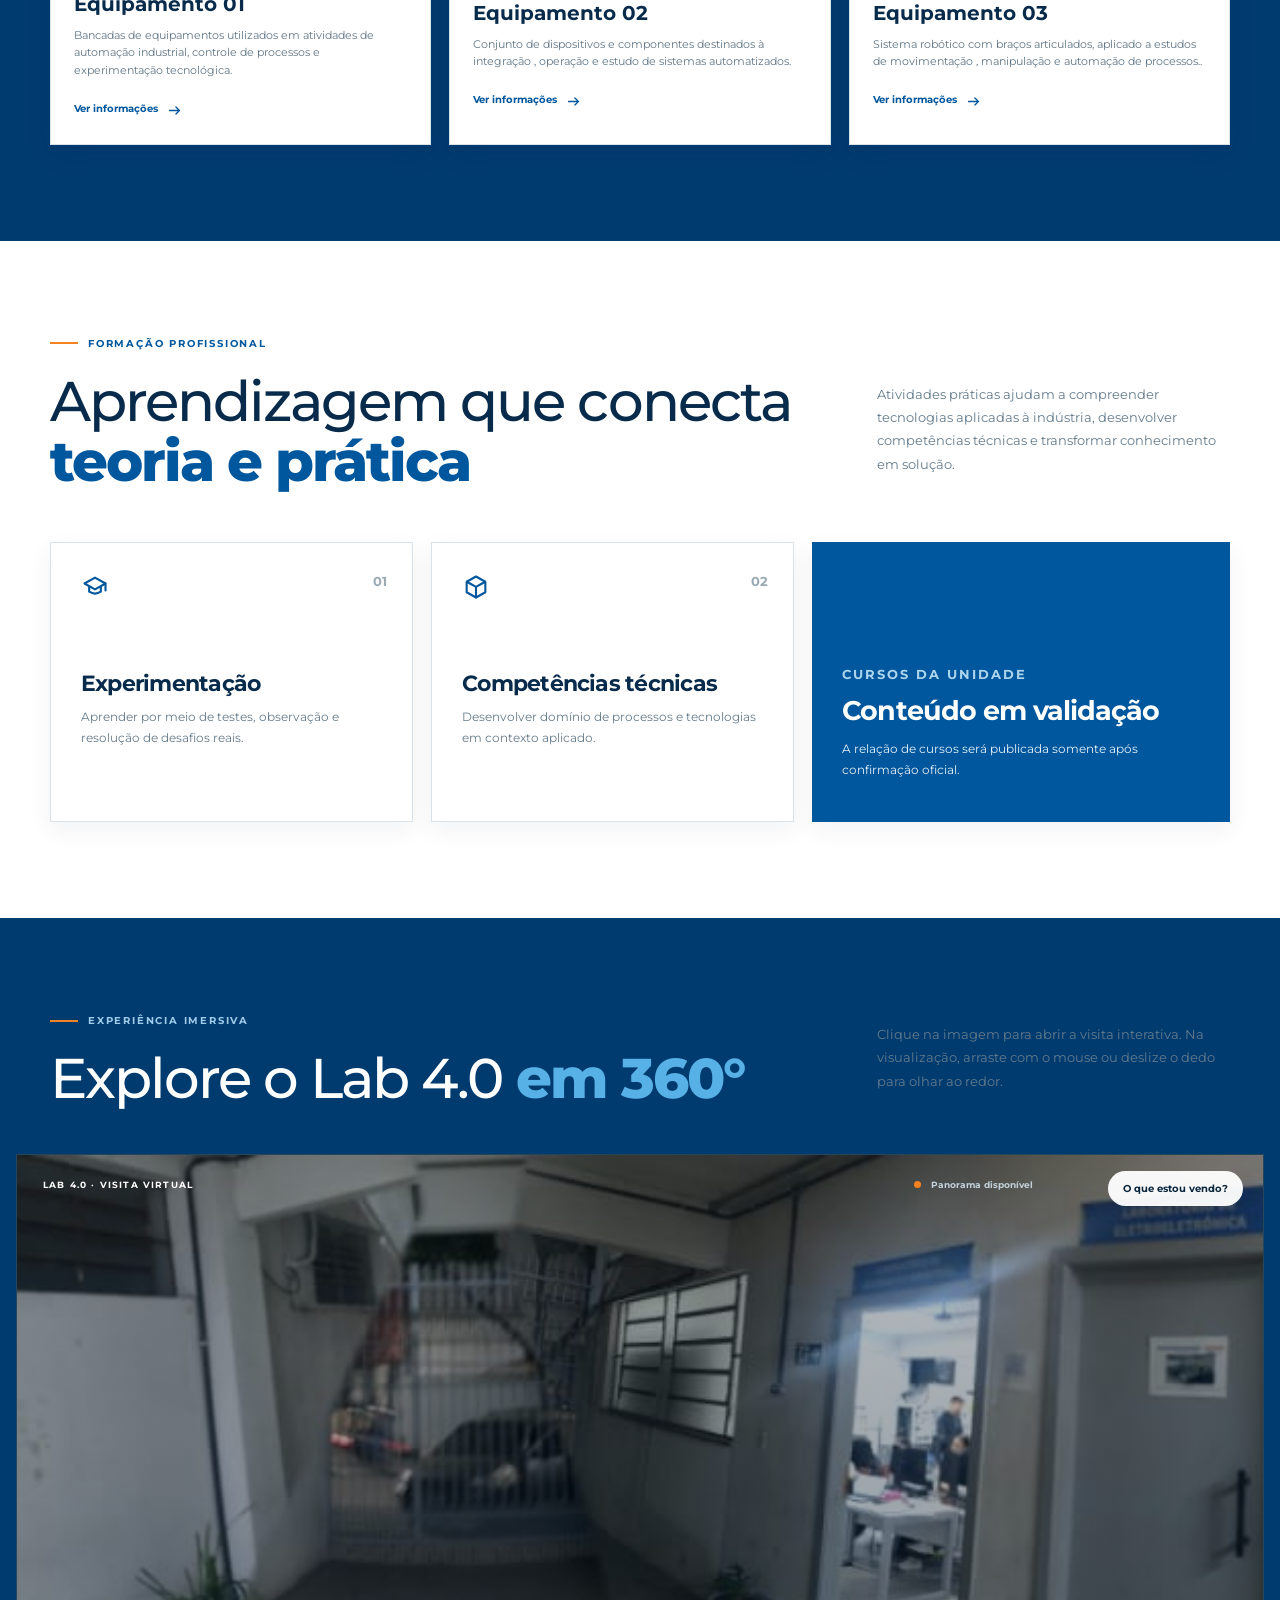
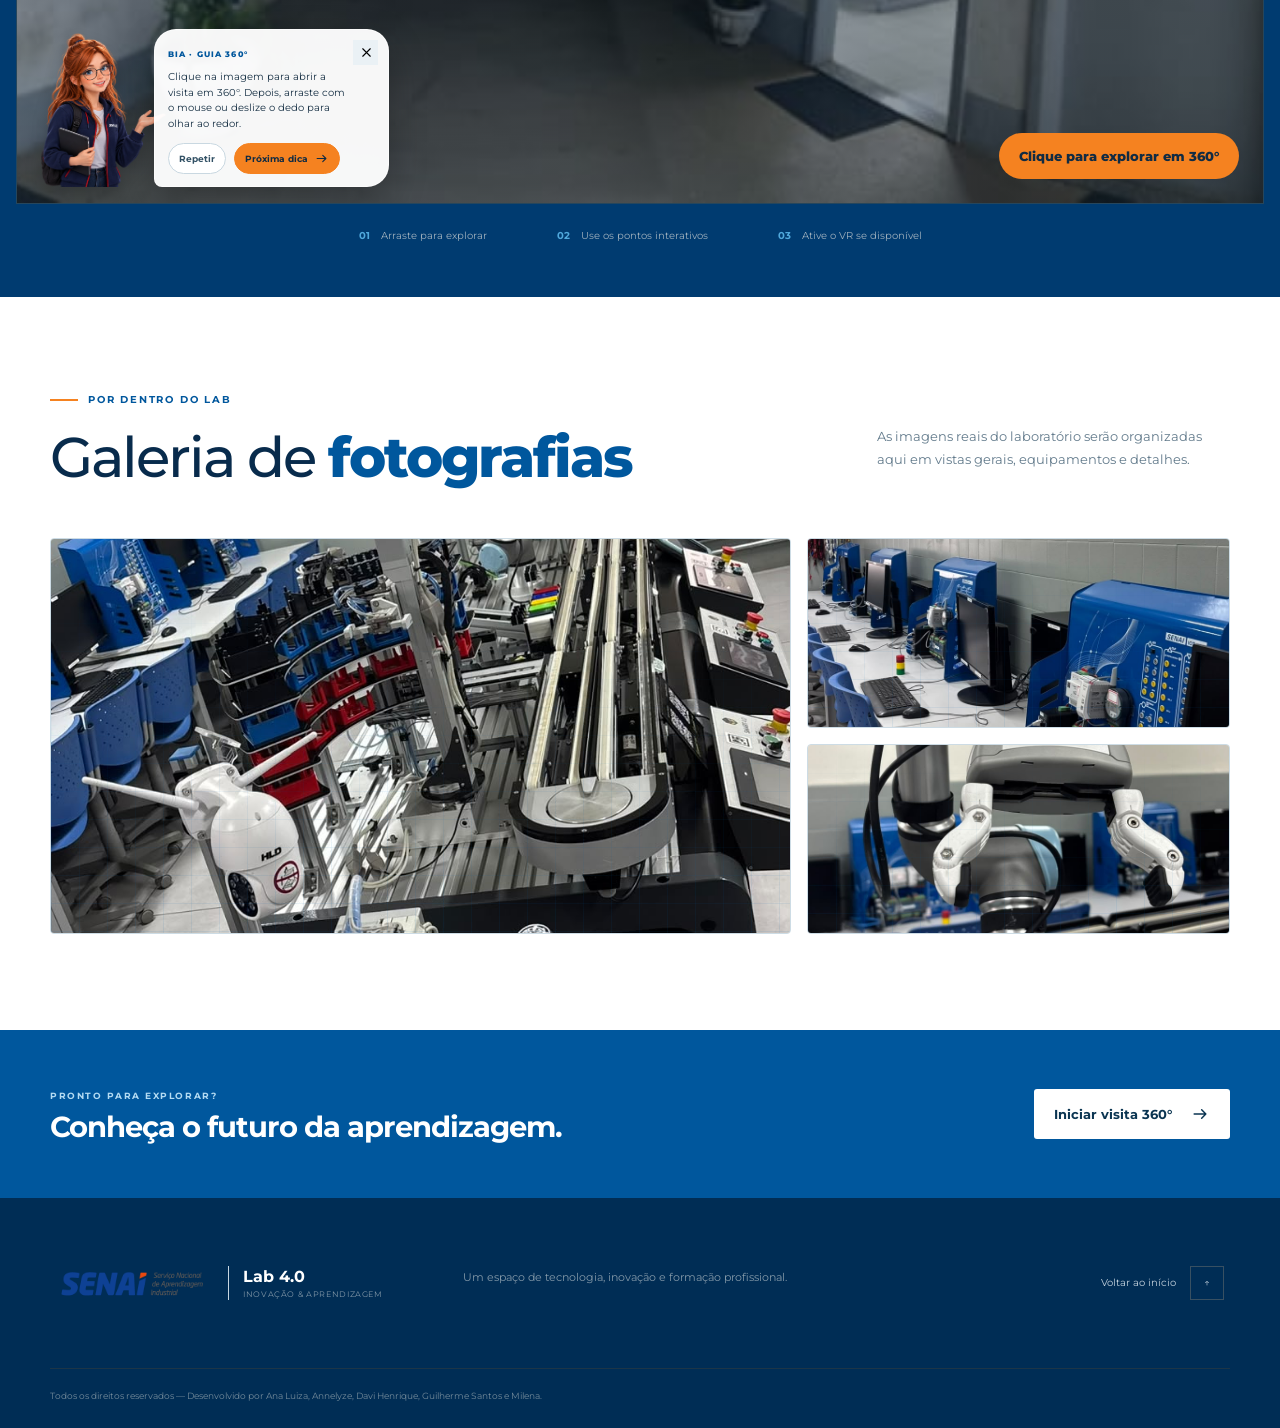
==== commit dd118335: "Atualiza informações dos equipamentos e adiciona diálogo de exibição" ====
--- a/index.html
+++ b/index.html
@@ -349,10 +349,10 @@
               </div>
               <span class="equipment-card__number">01</span
               ><span class="equipment-card__body"
-                ><small>DADOS A CONFIRMAR</small><b>Equipamento 01</b
+                ><small>AUTOMAÇÃO E CONTROLE</small><b>Equipamento 01</b
                 ><span
-                  >Nome, finalidade e aplicação serão publicados após
-                  validação.</span
+                  >Bancadas de equipamentos utilizados em atividades de automação industrial, 
+                  controle de processos e experimentação tecnológica.</span
                 ><i
                   >Ver informações
                   <svg
@@ -395,10 +395,10 @@
               </div>
               <span class="equipment-card__number">02</span
               ><span class="equipment-card__body"
-                ><small>DADOS A CONFIRMAR</small><b>Equipamento 02</b
+                ><small>SISTEMAS INDUSTRIAIS</small><b>Equipamento 02</b
                 ><span
-                  >Nome, finalidade e aplicação serão publicados após
-                  validação.</span
+                  >Conjunto de dispositivos e componentes destinados à integração
+                  , operação e estudo de sistemas automatizados.</span
                 ><i
                   >Ver informações
                   <svg
@@ -441,10 +441,10 @@
               </div>
               <span class="equipment-card__number">03</span
               ><span class="equipment-card__body"
-                ><small>DADOS A CONFIRMAR</small><b>Equipamento 03</b
+                ><small>ROBÓTICA INDUSTRIAL</small><b>Equipamento 03</b
                 ><span
-                  >Nome, finalidade e aplicação serão publicados após
-                  validação.</span
+                  >Sistema robótico com braços articulados, aplicado a estudos de movimentação
+                  , manipulação e automação de processos..</span
                 ><i
                   >Ver informações
                   <svg
@@ -462,6 +462,22 @@
               ></span>
             </button>
           </div>
+          <dialog class="equipment-dialog" aria-labelledby="equipment-dialog-title">
+            <button
+              class="equipment-dialog__close"
+              type="button"
+              aria-label="Fechar informações"
+            >
+              ×
+            </button>
+            <small class="equipment-dialog__category"></small>
+            <h3 id="equipment-dialog-title"></h3>
+            <p class="equipment-dialog__description"></p>
+            <p class="equipment-dialog__note">
+              Estas informações apresentam as atividades relacionadas a este
+              equipamento no laboratório.
+            </p>
+          </dialog>
         </div>
       </section>
       <section id="cursos" class="section">
--- a/style.css
+++ b/style.css
@@ -114,6 +114,13 @@
 .equipment-card__body b { font: 700 20px 'Montserrat'; margin: 8px 0 11px; }
 .equipment-card__body > span { color: #607686; font-size: 11px; line-height: 1.6; }
 .equipment-card__body i { font-style: normal; font-size: 10px; font-weight: 700; margin-top: 22px; display: flex; gap: 8px; color: #00579d; }
+.equipment-dialog { width: min(520px, calc(100% - 32px)); padding: 34px; border: 0; color: #173044; box-shadow: 0 18px 55px rgba(0,0,0,.32); }
+.equipment-dialog::backdrop { background: rgba(3,20,34,.72); }
+.equipment-dialog__close { float: right; width: 32px; height: 32px; border: 0; color: #173044; background: #eaf1f5; font-size: 22px; line-height: 1; cursor: pointer; }
+.equipment-dialog__category { display: block; padding: 9px 40px 0 0; color: #00579d; font-size: 9px; font-weight: 800; letter-spacing: .15em; }
+.equipment-dialog h3 { margin: 12px 0; font: 700 25px 'Montserrat'; }
+.equipment-dialog p { color: #607686; font-size: 13px; line-height: 1.7; }
+.equipment-dialog__note { padding-top: 15px; border-top: 1px solid #d8e3e9; }
 .learning-grid { display: grid; grid-template-columns: 1fr 1fr 1.15fr; gap: 18px; }
 .learning-grid article { border: 1px solid #d8e3e9; min-height: 280px; padding: 30px; position: relative; box-shadow: 0 8px 24px rgba(5,38,65,.06); }
 .learning-grid article > span { color: #00579d; }
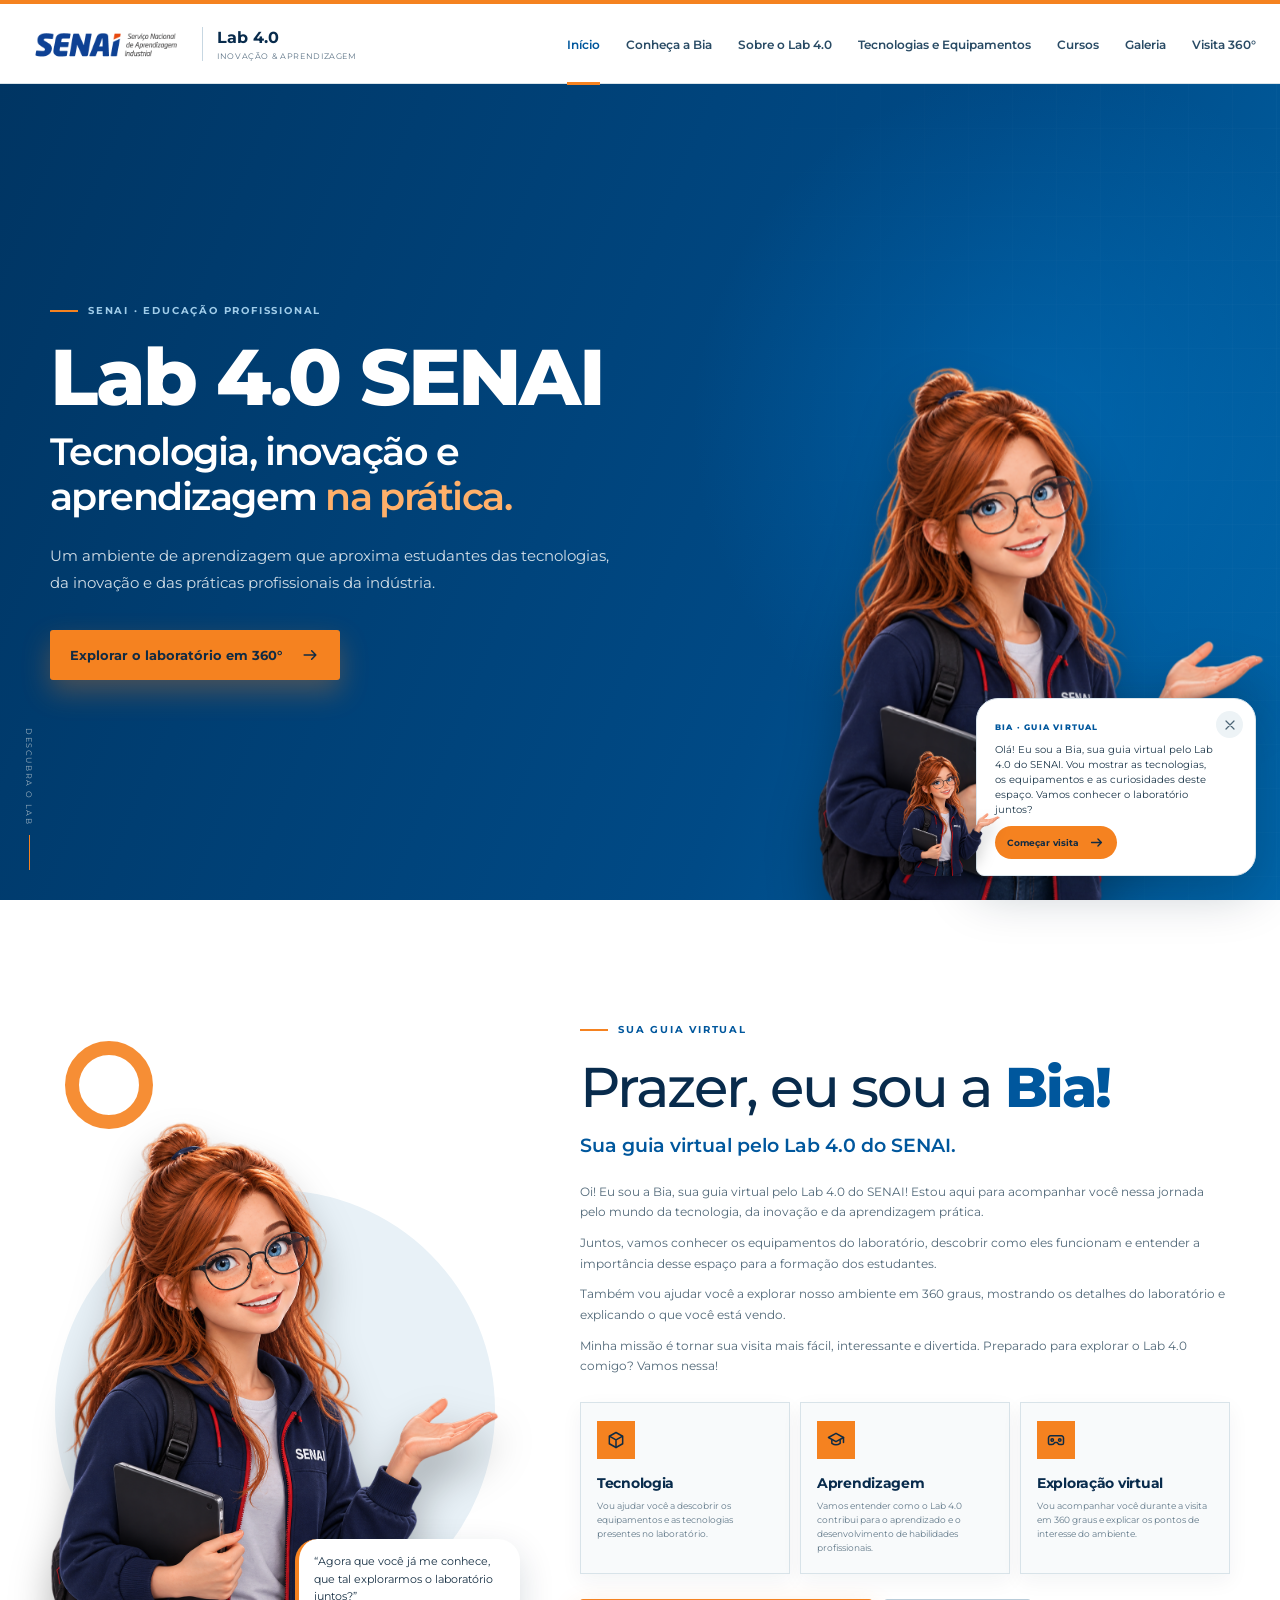
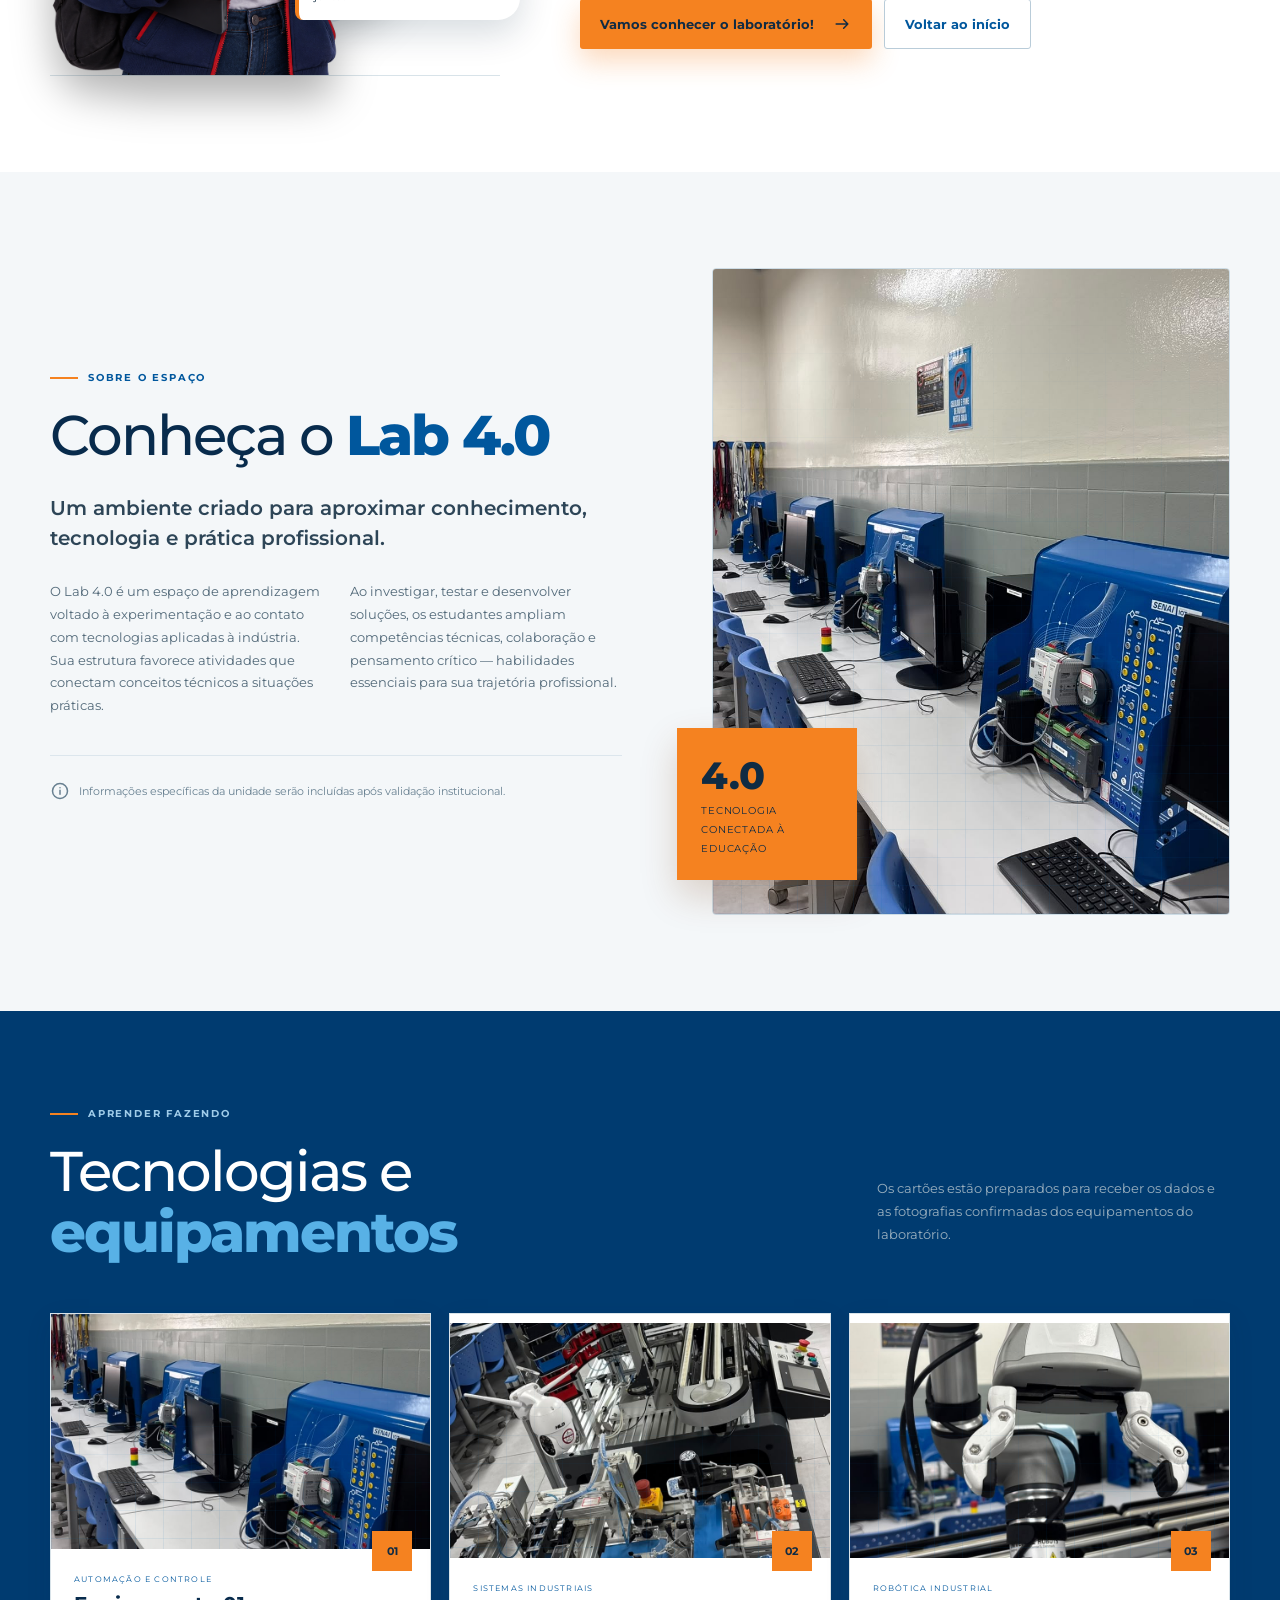
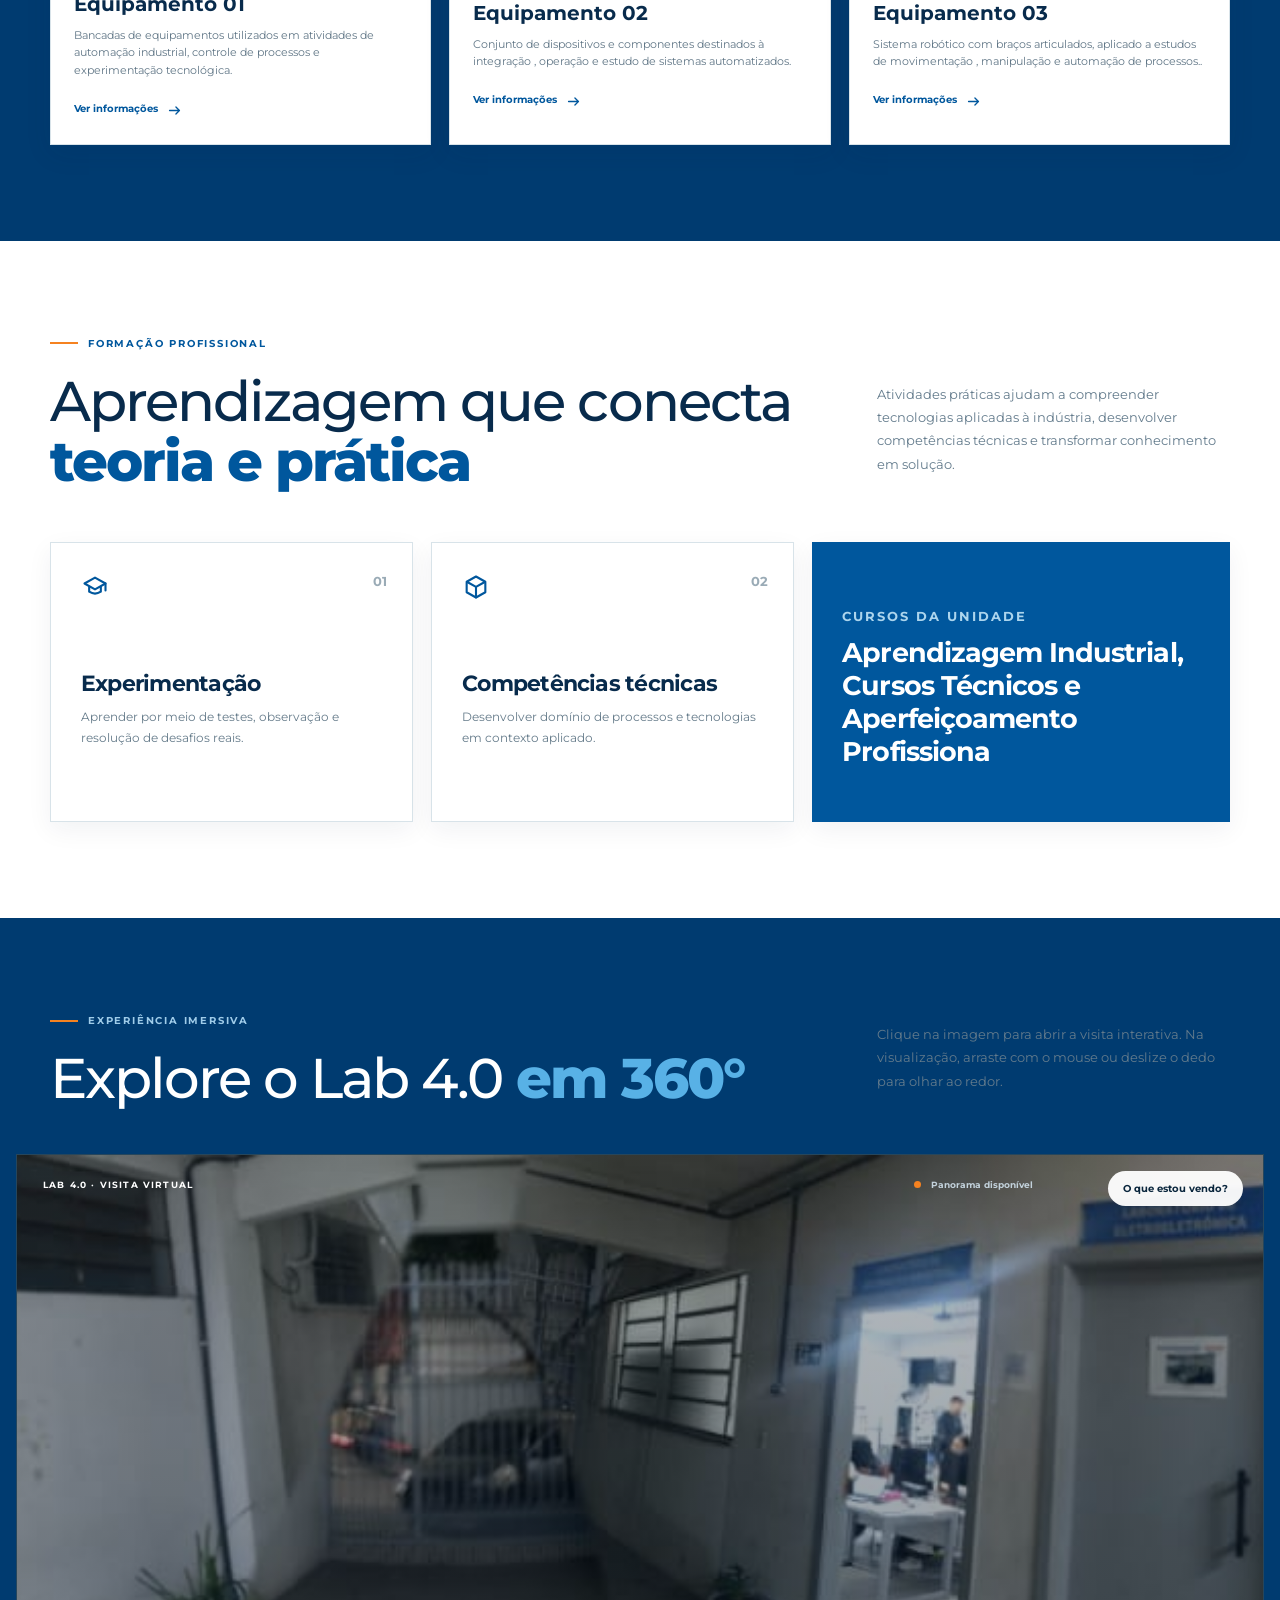
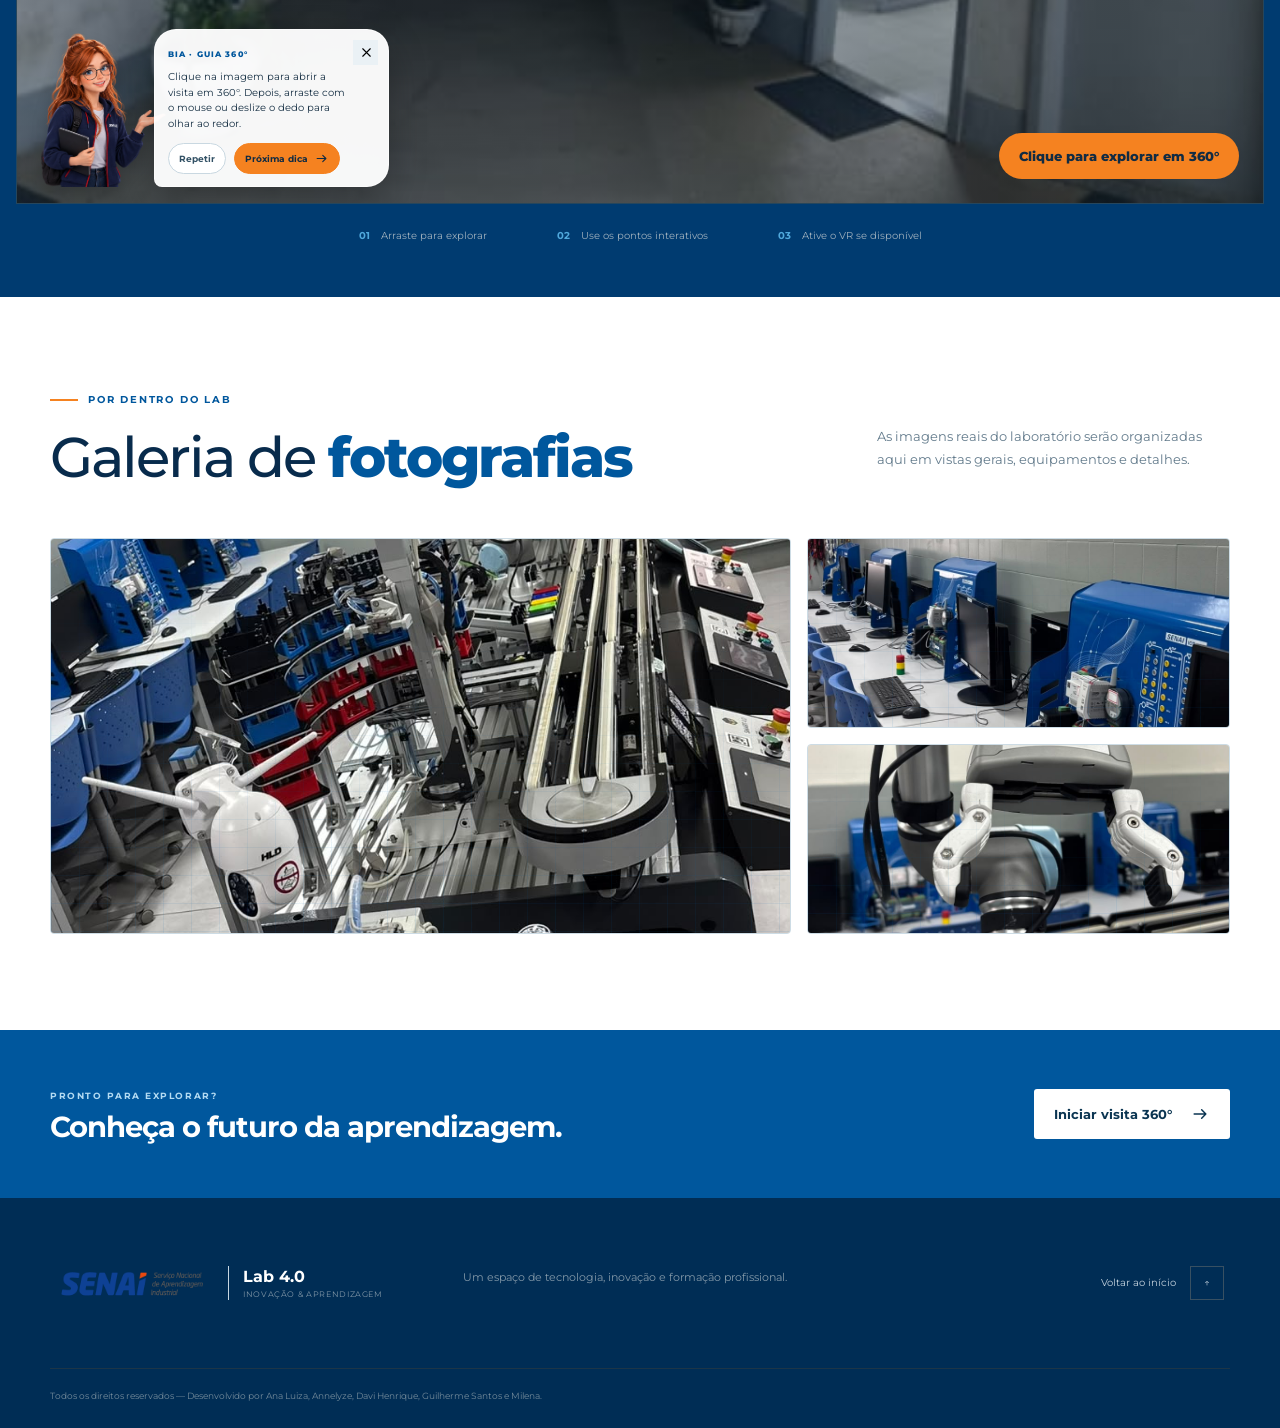
==== commit 2b01a6ca: "A IMAGEM EM 360° TEM QUE FUNCIONAR NO ÓCULOS VR" ====
--- a/index.html
+++ b/index.html
@@ -544,10 +544,9 @@
             </article>
             <article class="course-hold">
               <small>CURSOS DA UNIDADE</small>
-              <h3>Conteúdo em validação</h3>
-              <p>
-                A relação de cursos será publicada somente após confirmação
-                oficial.
+              <h3>Aprendizagem Industrial, Cursos Técnicos e Aperfeiçoamento Profissiona</h3>
+              <p>
+                
               </p>
             </article>
           </div>
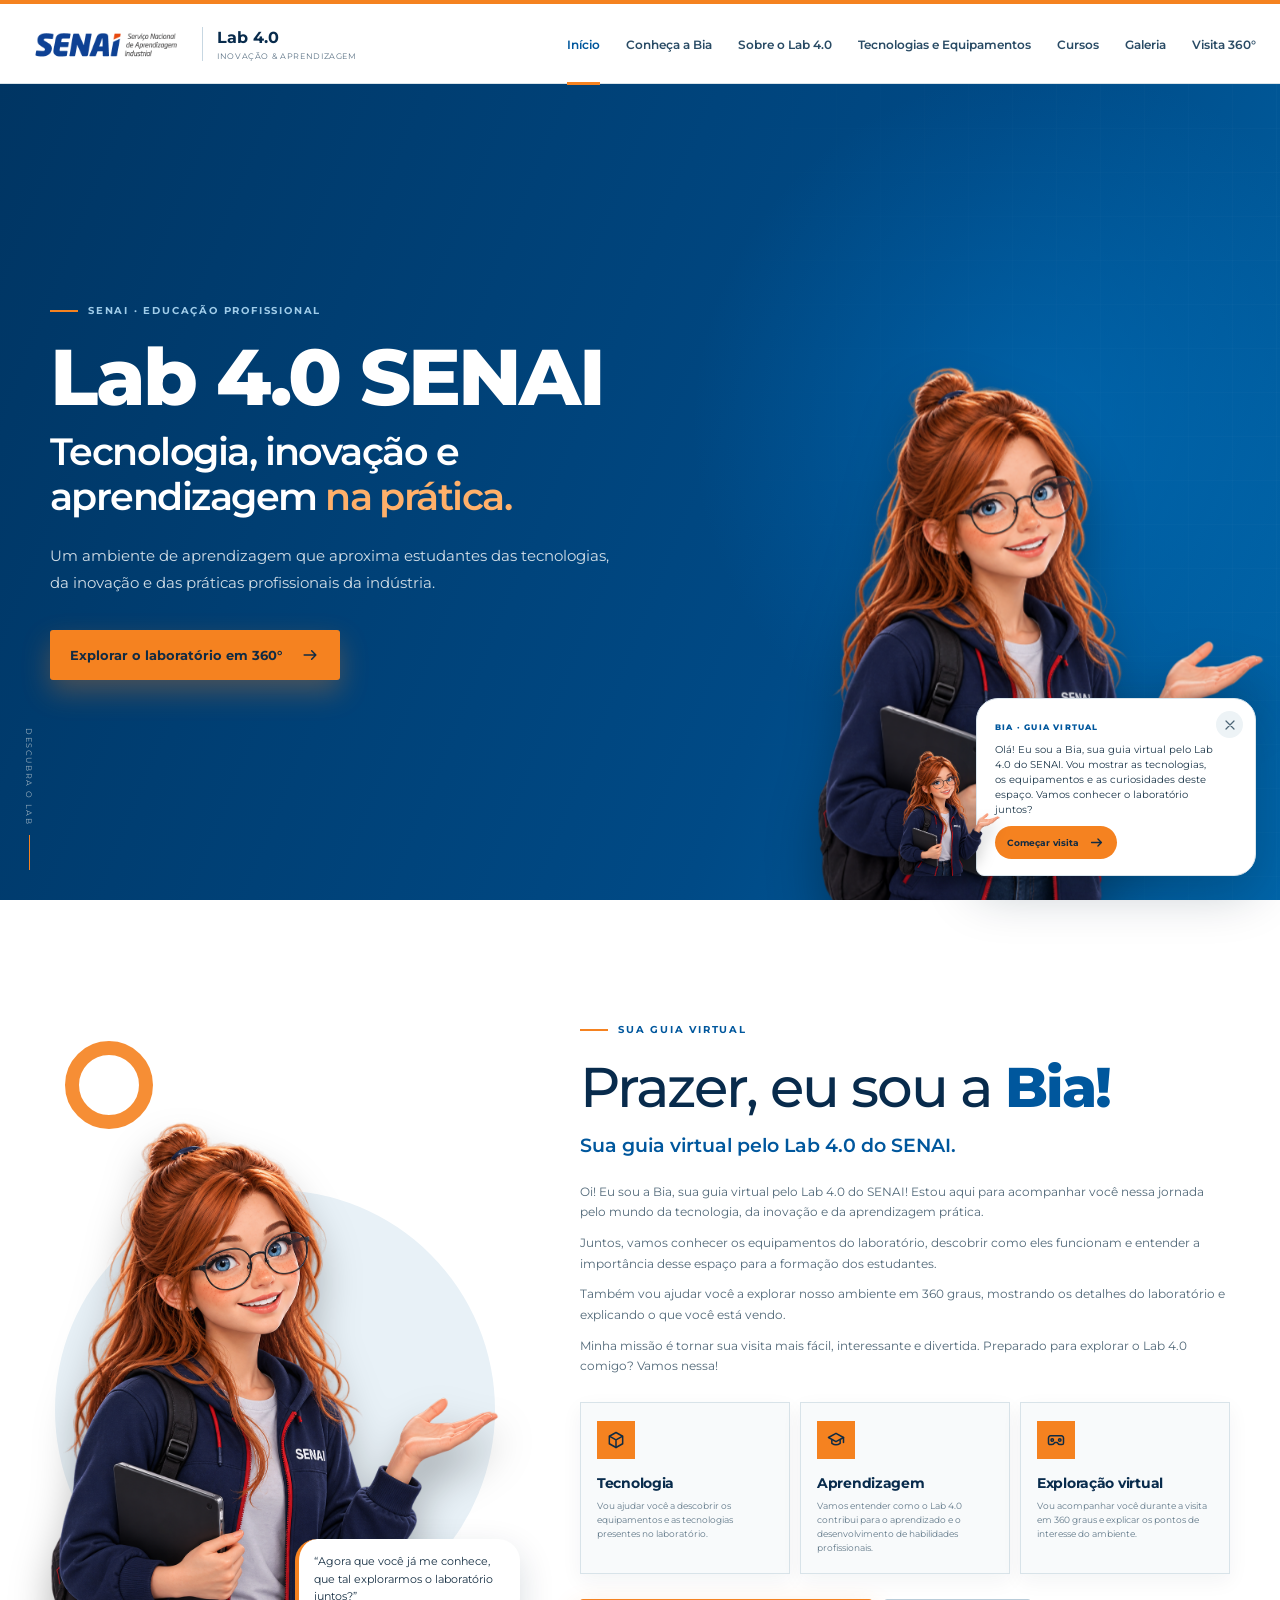
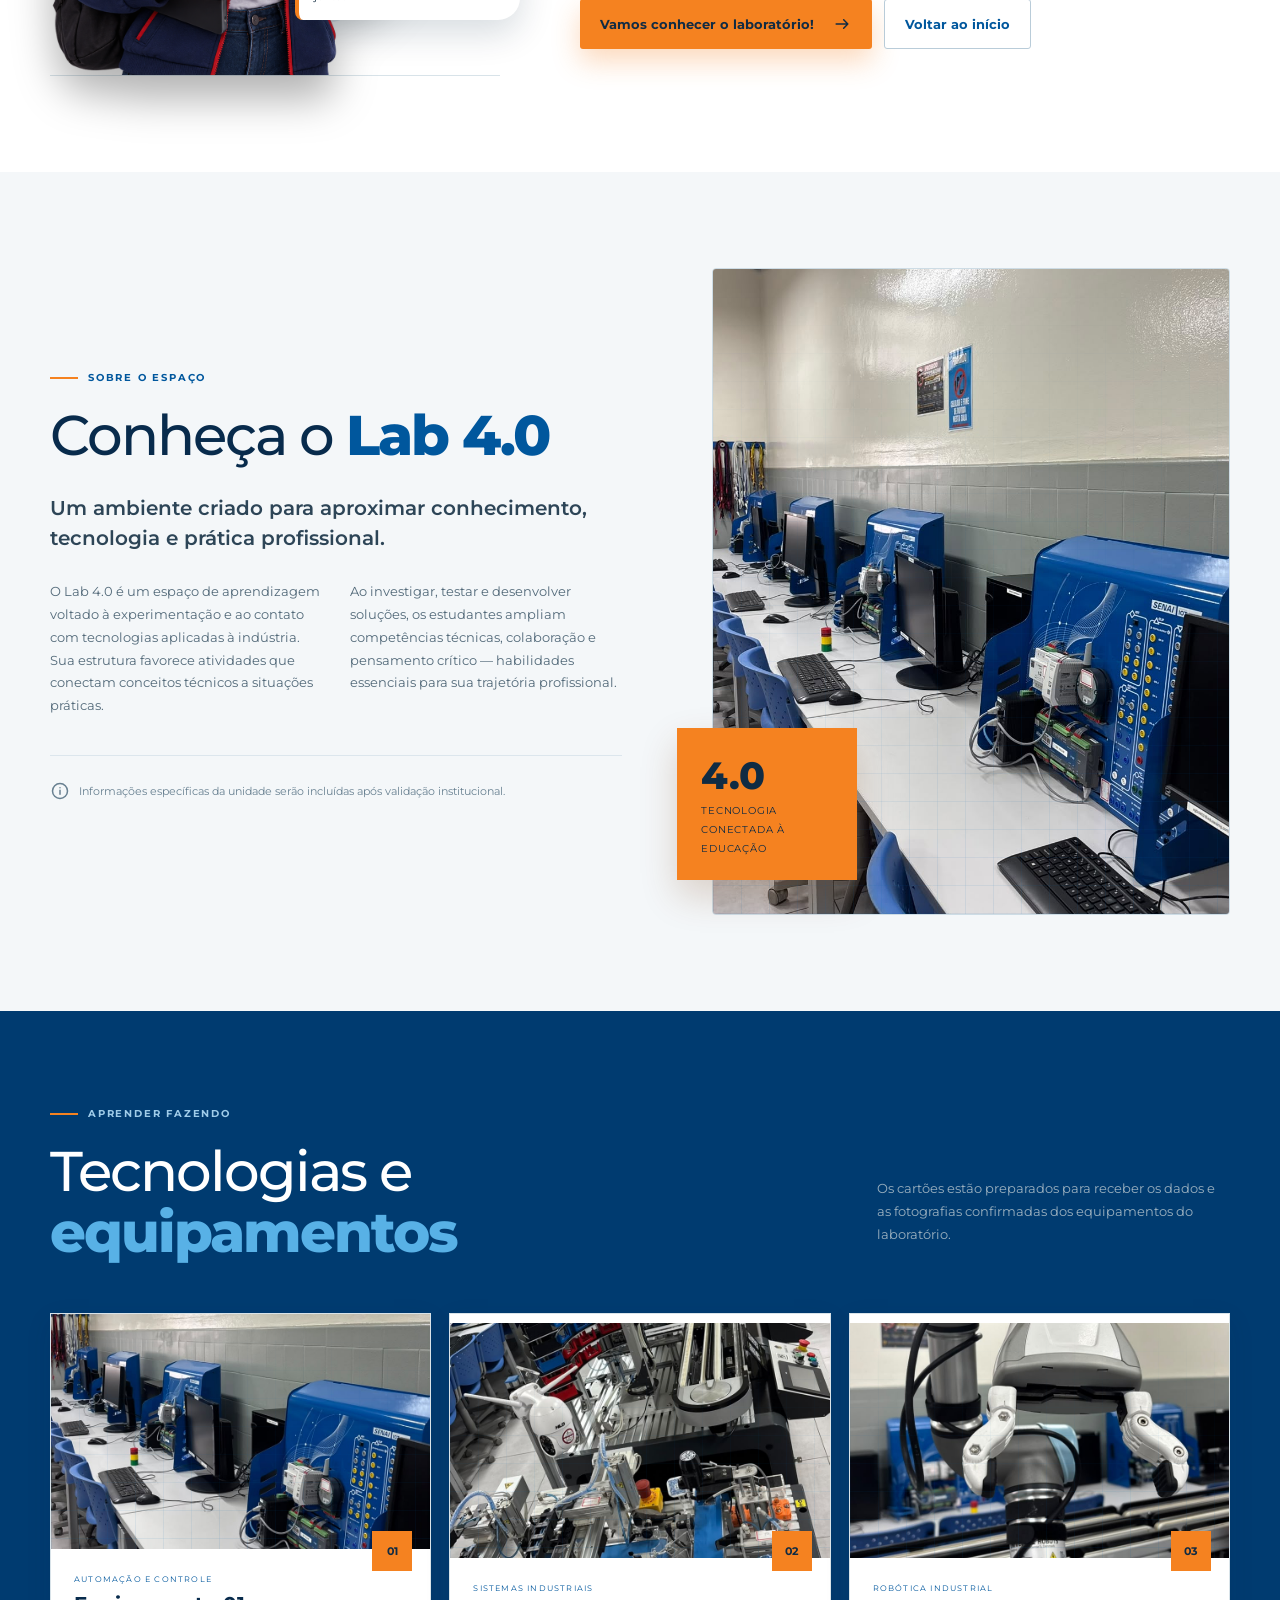
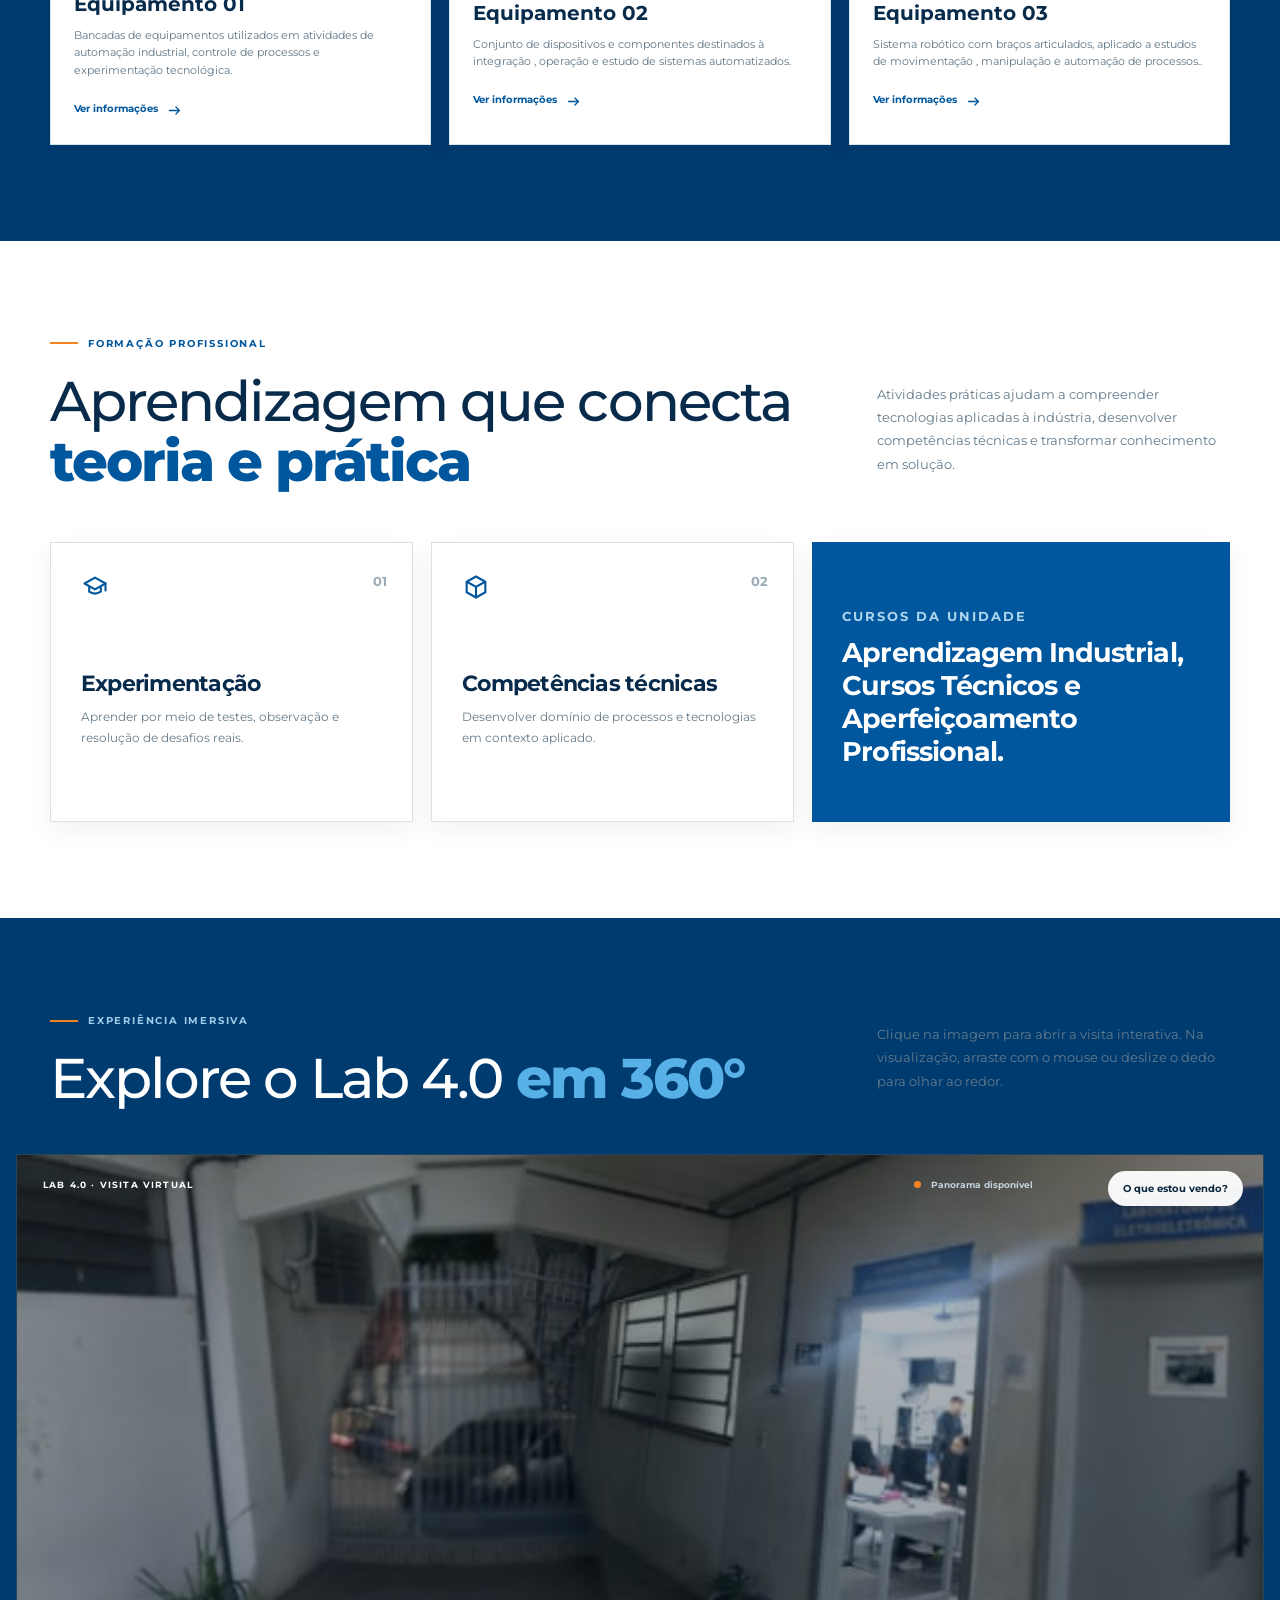
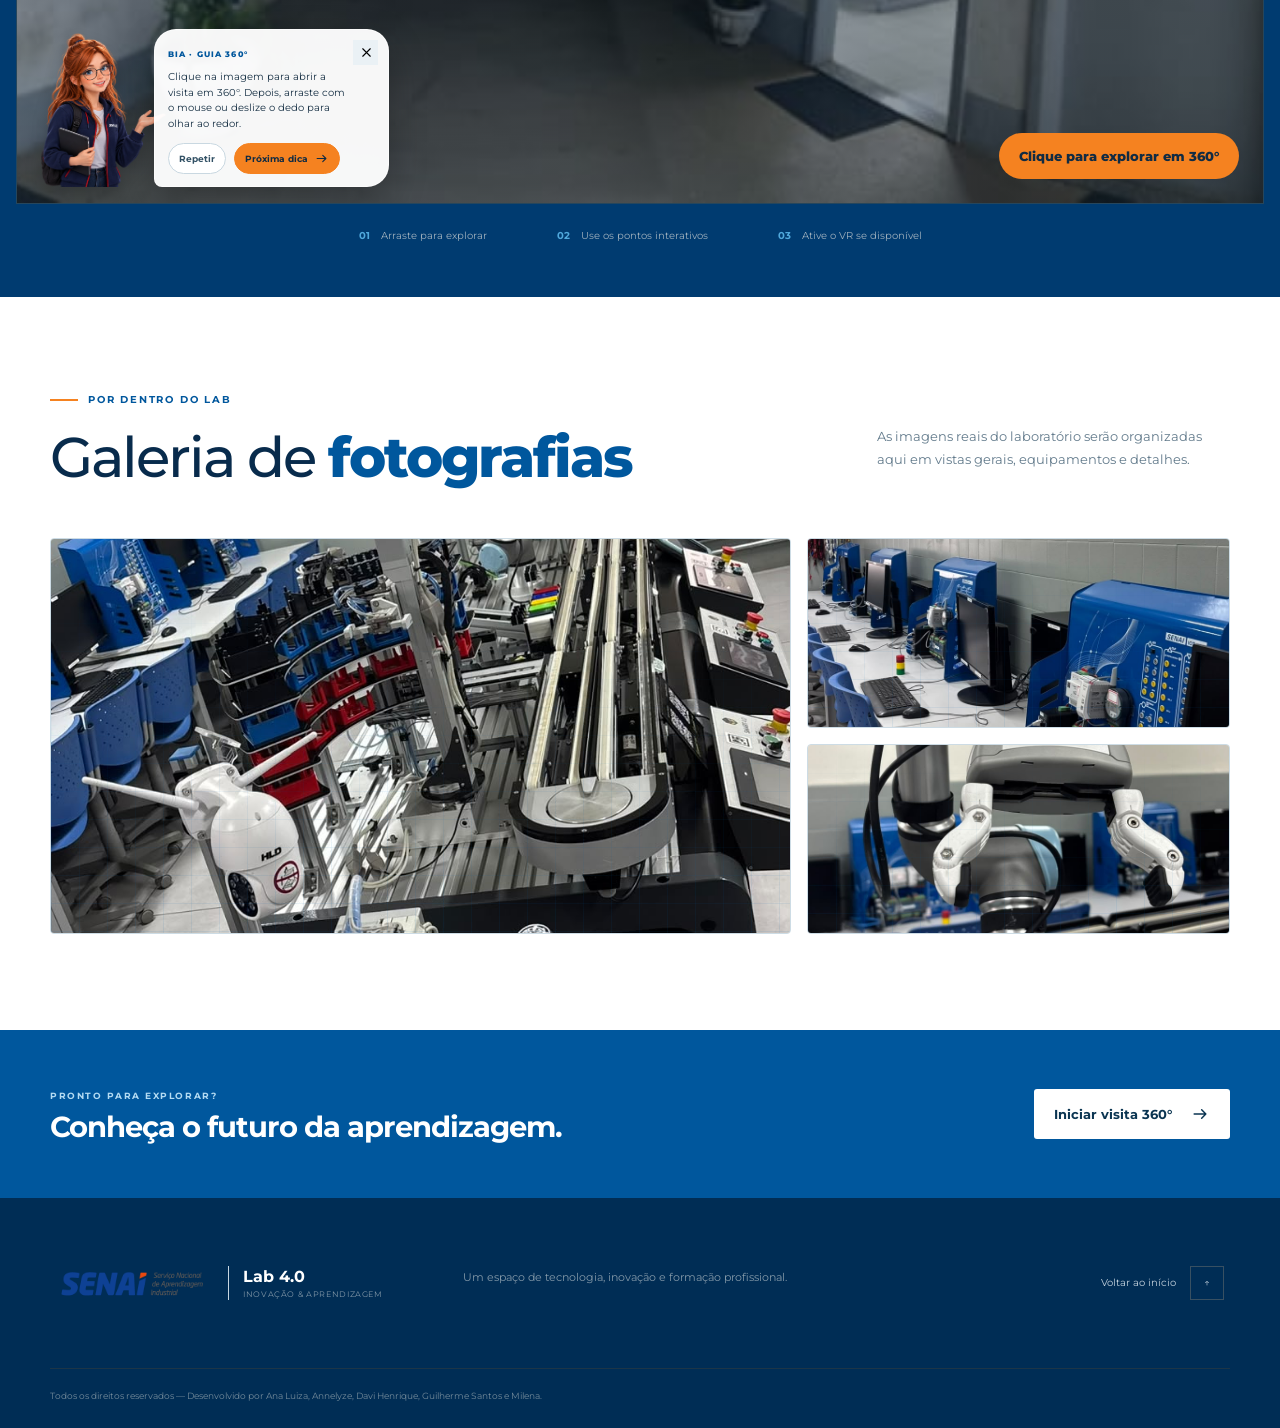
==== commit 2415e9b6: "index.html e visual.html" ====
--- a/index.html
+++ b/index.html
@@ -544,9 +544,9 @@
             </article>
             <article class="course-hold">
               <small>CURSOS DA UNIDADE</small>
-              <h3>Aprendizagem Industrial, Cursos Técnicos e Aperfeiçoamento Profissiona</h3>
-              <p>
-                
+              <h3>Aprendizagem Industrial, Cursos Técnicos e Aperfeiçoamento Profissional.</h3>
+              <p>
+
               </p>
             </article>
           </div>
